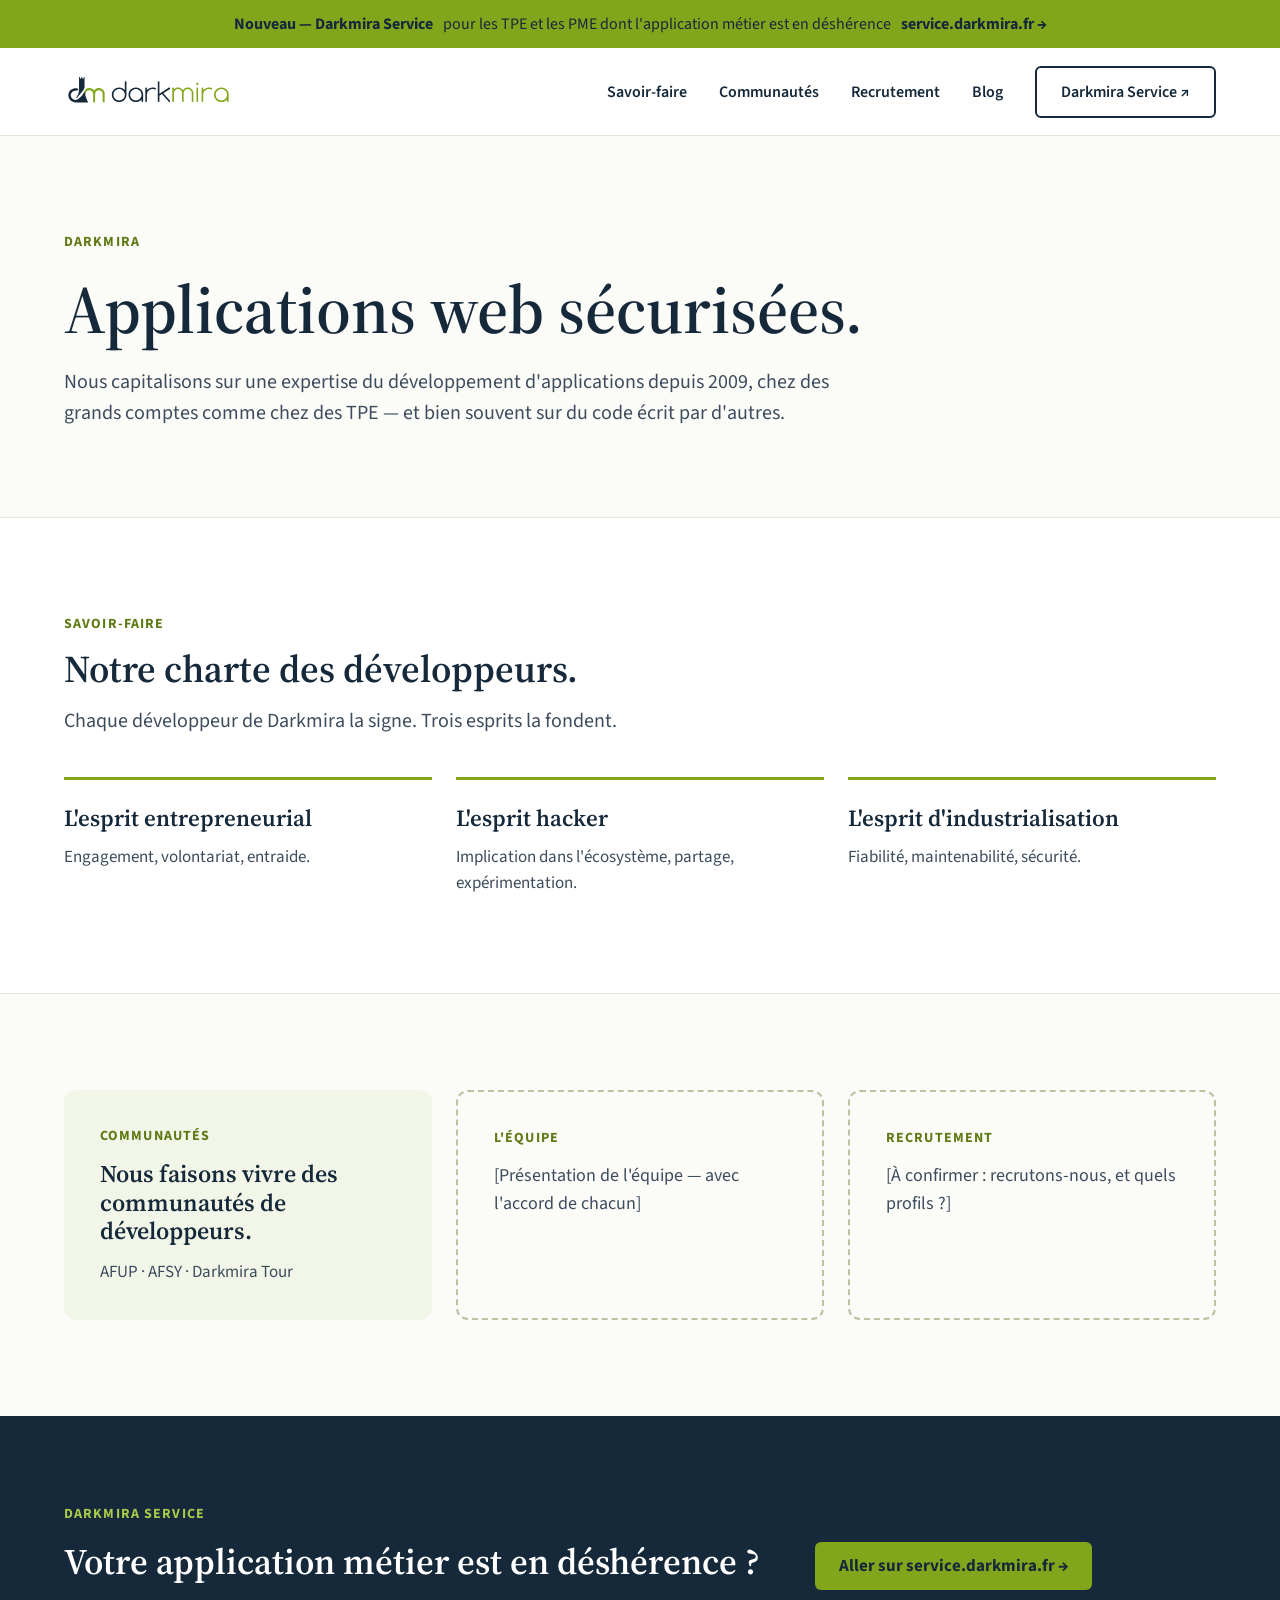
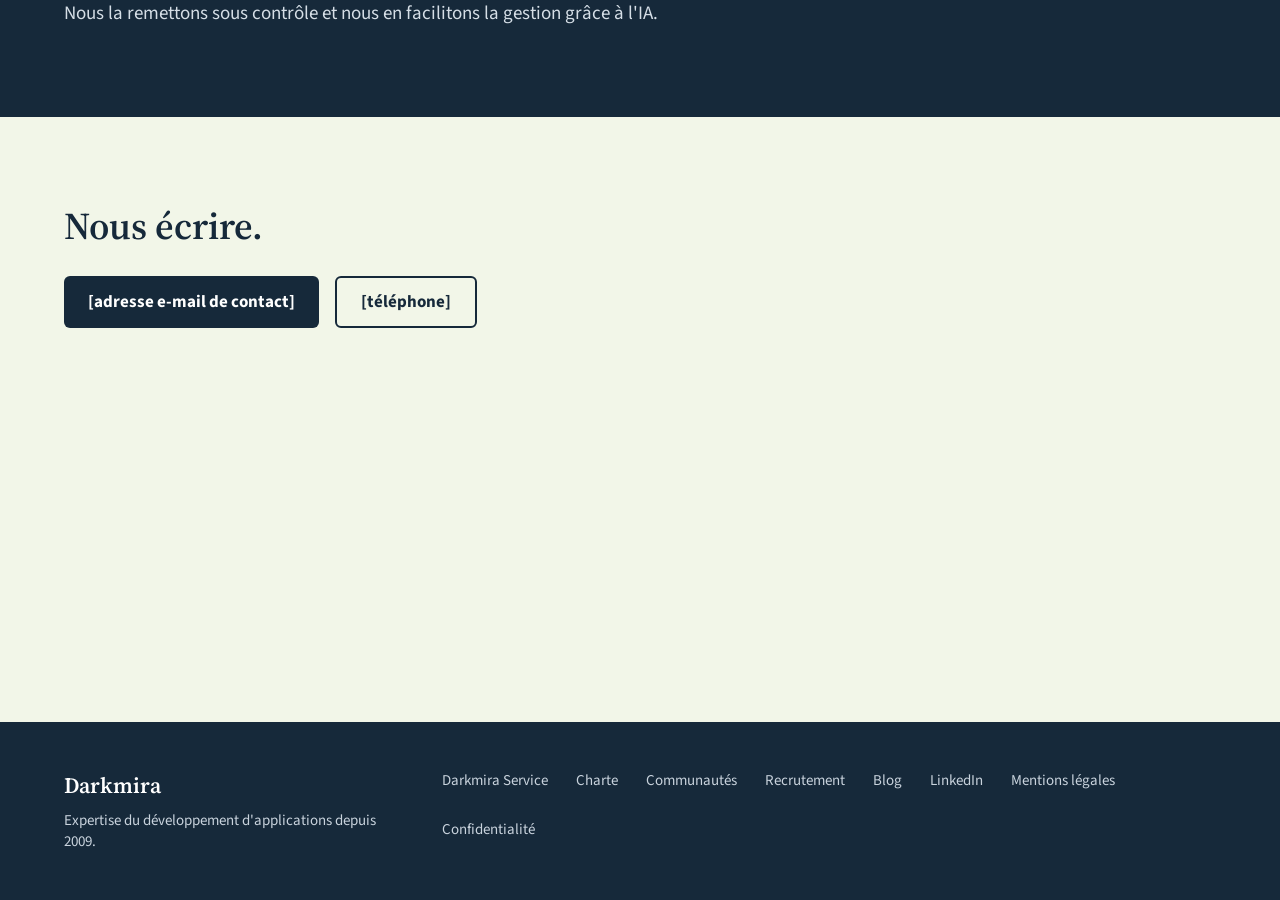
==== index.html @ a410c48c "Site Darkmira" ====
<!doctype html>
<html lang="fr">
<head>
<meta charset="utf-8">
<title>Darkmira</title>
<link rel="stylesheet" href="https://fonts.googleapis.com/css2?family=Source+Sans+3:wght@400;600;700&amp;family=Source+Serif+4:opsz,wght@8..60,500;8..60,600&amp;display=swap">
<style>
body{margin:0;font-family:'Source Sans 3',sans-serif;color:#16293A;background:#FBFBF8}
a{color:#5F7A14}a:hover{color:#16293A}
.serif{font-family:'Source Serif 4',Georgia,serif}
.nav a{color:#16293A;text-decoration:none;font-size:16px;font-weight:600}
.nav a:hover{color:#5F7A14}
.kicker{font-size:14px;font-weight:700;letter-spacing:0.08em;text-transform:uppercase;color:#5F7A14}
.h2{margin:0;font-family:'Source Serif 4',Georgia,serif;font-size:38px;font-weight:600;line-height:1.15}
.lead{margin:0;font-size:20px;line-height:1.55;color:#3D4C5C}
.btn{display:inline-flex;align-items:center;justify-content:center;min-height:48px;padding:0 24px;border-radius:6px;font-weight:700;font-size:17px;text-decoration:none}
.foot a{color:#C9D3DD;text-decoration:none;font-size:15px}
.foot a:hover{color:#FFFFFF}
</style>
</head>
<body>
<div style="width: 1280px; height: 2500px; display: flex; flex-direction: column; background: #FBFBF8; overflow: hidden">

<a href="https://service.darkmira.fr/" style="min-height: 48px; box-sizing: border-box; padding: 12px 64px; background: #81A61B; color: #16293A; text-decoration: none; font-size: 16px; display: flex; gap: 10px; align-items: center; justify-content: center"><strong>Nouveau — Darkmira Service</strong><span>pour les TPE et les PME dont l'application métier est en déshérence</span><strong>service.darkmira.fr →</strong></a>

<header style="height: 88px; box-sizing: border-box; padding: 0 64px; display: flex; align-items: center; justify-content: space-between; border-bottom: 1px solid #E3E8D8; background: #FFFFFF">
<a href="index.html" aria-label="Darkmira — accueil" style="display: flex; color: #16293A">
<svg viewBox="0 0 735.1 173.5" width="170" height="40" aria-hidden="true"><path fill="currentColor" d="M67.9,28.1c1.5,0.4,4.7,0.4,6.2,0v-6.5H78v6.5c1.5,0.4,4.7,0.4,6.2,0v-6.5h3.8v22.6c0,7.4,0,16.8,0,22.3c0,4-2.8,7.7-4.8,11c-5.9,9.7-18.4,24.4-20.4,26.4c-2,2-4.3,4.3-4.3,4.3s-4.8,4.8-8.6,5.8c8-8.9,14.1-22,14.2-39.1c0.1-16.8-0.1-35.8,0-53.3h3.8V28.1z"></path><path fill="#81A61B" d="M88.1,83.1c3-7.8,9.2-12.5,19-13.4c1.1-0.1,3.6,0,3.6,0c7.1,0.4,13.6,4.3,19,10.6c4.1-6,10.5-9.7,19.7-10.6c1.3-0.1,2.4,0,2.4,0c14.5,1.6,23.4,12.3,23.3,23.8c0,1.7,0,35.5,0,35.5c-1,3.8-8.5,3.8-8.6-0.7c-0.2-11.5,0.3-23.7-0.2-34.8c-0.7-8.9-5.8-13.1-14.2-14.6c-1.4-0.2-3.7-0.2-4.8,0c-7.6,1.4-12,6.4-13.2,14.4c-0.6,11-0.1,23.1-0.2,34.6c0.2,5-7.8,5.2-8.6,1V98c0-11.1-4.4-17.8-14.2-19.2c-2.3-0.2-2.6-0.2-4.6,0c-11.9,1.4-14.7,11.8-14.2,25.7C90.5,97.6,88.9,90.7,88.1,83.1"></path><path fill="currentColor" d="M88.1,83c0.9,7.6,2.4,14.6,4.1,21.4c2.8,10.3,6.8,19.3,11.8,27.4h-12H49.4c-9.6-0.2-16.4-3.7-21.4-7.9c-5-4.2-10.4-13.8-10.3-23c-0.2-13.3,9-22.1,10.8-23.5c3.9-3.2,10-6.8,18.7-7.4c0,0,1.5-0.1,2.9,0c4.5,0.5,10.5,0.9,10.6,5.8c0,2.8-2.3,4.8-6.2,4.8c-3,0-1.9,0-7,0.2c-12.7,0.6-20.1,10.8-19,22.6c1,10.3,11.3,20.9,25.2,17.3c6.1-1.6,16.7-11.7,17.8-13C78.4,100.7,83.2,91.9,88.1,83"></path><path fill="currentColor" d="M262.7,43.4c0-1,0.3-1.8,1-2.5c0.7-0.7,1.5-1,2.5-1s1.8,0.3,2.5,1s1,1.5,1,2.5v55.3c0,8.7-3.1,16.2-9.3,22.4c-6.2,6.2-13.7,9.3-22.4,9.3s-16.2-3.1-22.4-9.3c-6.2-6.2-9.3-13.7-9.3-22.4c0-8.7,3.1-16.2,9.3-22.4c6.2-6.2,13.6-9.3,22.4-9.3s16.2,3.1,22.4,9.3l2.2,2.2V43.4z M262.7,98.8c0-6.8-2.4-12.6-7.2-17.4c-4.8-4.8-10.6-7.2-17.4-7.2s-12.6,2.4-17.4,7.2c-4.8,4.8-7.2,10.6-7.2,17.4s2.4,12.6,7.2,17.4c4.8,4.8,10.6,7.2,17.4,7.2s12.6-2.4,17.4-7.2C260.3,111.4,262.7,105.6,262.7,98.8z"></path><path fill="currentColor" d="M335.1,119c-7.6,7.7-15.8,11.5-24.6,11.5c-8.7,0-16.2-3.1-22.4-9.3c-6.2-6.2-9.3-13.7-9.3-22.4c0-8.7,3.1-16.2,9.3-22.4c6.2-6.2,13.6-9.3,22.4-9.3s16.2,3.1,22.4,9.3c6.2,6.2,9.3,13.7,9.3,22.4v28.2c0,1-0.3,1.8-1,2.5s-1.5,1-2.5,1s-1.8-0.3-2.5-1c-0.7-0.7-1-1.5-1-2.5V119z M310.5,74.1c-6.8,0-12.6,2.4-17.4,7.2c-4.8,4.8-7.2,10.6-7.2,17.4s2.4,12.6,7.2,17.4c4.8,4.8,10.6,7.2,17.4,7.2s12.6-2.4,17.4-7.2c4.8-4.8,7.2-10.6,7.2-17.4c0-6.8-2.4-12.6-7.2-17.4C323.1,76.5,317.2,74.1,310.5,74.1z"></path><path fill="currentColor" d="M351.4,70.6c0-1,0.3-1.8,1-2.5s1.5-1,2.5-1s1.8,0.3,2.5,1s1,1.5,1,2.5v8c7.7-7.7,15.9-11.5,24.7-11.5c4.7,0,8.7,0.7,12.1,2.2c0.6,0.2,1.2,0.6,1.6,1.1c0.6,0.6,1,1.5,1,2.5c0,1-0.3,1.8-1,2.5s-1.5,1-2.5,1c-0.6,0-1.1-0.1-1.6-0.3c-2.6-1.3-5.8-1.9-9.6-1.9c-6.8,0-12.6,2.4-17.4,7.2c-4.8,4.8-7.2,10.6-7.2,17.4v28.2c0,1-0.3,1.8-1,2.5s-1.5,1-2.5,1s-1.8-0.3-2.5-1s-1-1.5-1-2.5V70.6z"></path><path fill="currentColor" d="M412.6,94.6l41.5-27c0.5-0.3,1.2-0.5,1.9-0.5c1,0,1.8,0.3,2.5,1s1,1.5,1,2.5c0,1.2-0.4,2.1-1.1,2.7L429.7,92l28.8,32.5c0.6,0.7,1,1.5,1,2.5c0,1-0.3,1.8-1,2.5s-1.5,1-2.5,1c-1,0-1.8-0.4-2.5-1.1l-29.8-33.5l-11,7.2v23.9c0,1-0.3,1.8-1,2.5c-0.7,0.7-1.5,1-2.5,1s-1.8-0.3-2.5-1c-0.7-0.7-1-1.5-1-2.5V43.3c0-1,0.3-1.8,1-2.5c0.7-0.7,1.5-1,2.5-1s1.8,0.3,2.5,1c0.7,0.7,1,1.5,1,2.5V94.6z"></path><path fill="#81A61B" d="M475.6,126.9c0,1-0.3,1.8-1,2.5s-1.5,1-2.5,1c-1,0-1.8-0.3-2.5-1c-0.7-0.7-1-1.5-1-2.5V70.6c0-1,0.3-1.8,1-2.5c0.7-0.7,1.5-1,2.5-1c1,0,1.8,0.3,2.5,1s1,1.5,1,2.5v3.8c5.7-4.9,11.6-7.3,17.6-7.3c6.8,0,12.6,2.4,17.4,7.2c1.2,1.2,2.4,2.7,3.7,4.4c1.3-1.7,2.5-3.2,3.7-4.4c4.8-4.8,10.6-7.2,17.4-7.2s12.6,2.4,17.4,7.2c4.8,4.8,7.2,10.6,7.2,17.4v35.2c0,1-0.3,1.8-1,2.5s-1.5,1-2.5,1s-1.8-0.3-2.5-1s-1-1.5-1-2.5V91.7c0-4.9-1.7-9-5.2-12.4c-3.5-3.5-7.6-5.2-12.4-5.2c-4.8,0-9,1.7-12.4,5.2c-3.4,3.4-5.1,7.6-5.1,12.4v35.2c0,1-0.3,1.8-1,2.5s-1.5,1-2.5,1s-1.8-0.3-2.5-1s-1-1.5-1-2.5V91.7c0-4.9-1.7-9-5.1-12.4c-3.5-3.5-7.6-5.2-12.4-5.2c-4.8,0-9,1.7-12.4,5.2c-3.4,3.4-5.1,7.6-5.1,12.4V126.9z"></path><path fill="#81A61B" d="M581.7,51.8c0,1.3-0.5,2.4-1.4,3.3c-0.9,0.9-2,1.4-3.3,1.4c-1.3,0-2.4-0.5-3.3-1.4c-0.9-0.9-1.4-2-1.4-3.3c0-1.3,0.5-2.4,1.4-3.3c0.9-0.9,2-1.4,3.3-1.4c1.3,0,2.4,0.5,3.3,1.4C581.2,49.4,581.7,50.5,581.7,51.8z M573.5,70.6c0-1,0.3-1.8,1-2.5c0.7-0.7,1.5-1,2.5-1c1,0,1.8,0.3,2.5,1c0.7,0.7,1,1.5,1,2.5v56.3c0,1-0.3,1.8-1,2.5c-0.7,0.7-1.5,1-2.5,1c-1,0-1.8-0.3-2.5-1c-0.7-0.7-1-1.5-1-2.5V70.6z"></path><path fill="#81A61B" d="M595.7,70.6c0-1,0.3-1.8,1-2.5s1.5-1,2.5-1s1.8,0.3,2.5,1s1,1.5,1,2.5v8c7.7-7.7,15.9-11.5,24.7-11.5c4.7,0,8.7,0.7,12.1,2.2c0.6,0.2,1.2,0.6,1.6,1.1c0.6,0.6,1,1.5,1,2.5c0,1-0.3,1.8-1,2.5s-1.5,1-2.5,1c-0.6,0-1.1-0.1-1.6-0.3c-2.6-1.3-5.8-1.9-9.6-1.9c-6.8,0-12.6,2.4-17.4,7.2c-4.8,4.8-7.2,10.6-7.2,17.4v28.2c0,1-0.3,1.8-1,2.5s-1.5,1-2.5,1s-1.8-0.3-2.5-1s-1-1.5-1-2.5V70.6z"></path><path fill="#81A61B" d="M706.1,119c-7.6,7.7-15.8,11.5-24.6,11.5c-8.7,0-16.2-3.1-22.4-9.3c-6.2-6.2-9.3-13.7-9.3-22.4c0-8.7,3.1-16.2,9.3-22.4c6.2-6.2,13.6-9.3,22.4-9.3s16.2,3.1,22.4,9.3c6.2,6.2,9.3,13.7,9.3,22.4v28.2c0,1-0.3,1.8-1,2.5s-1.5,1-2.5,1s-1.8-0.3-2.5-1c-0.7-0.7-1-1.5-1-2.5V119z M681.5,74.1c-6.8,0-12.6,2.4-17.4,7.2c-4.8,4.8-7.2,10.6-7.2,17.4s2.4,12.6,7.2,17.4c4.8,4.8,10.6,7.2,17.4,7.2s12.6-2.4,17.4-7.2c4.8-4.8,7.2-10.6,7.2-17.4c0-6.8-2.4-12.6-7.2-17.4C694.1,76.5,688.3,74.1,681.5,74.1z"></path></svg>
</a>
<nav class="nav" style="display: flex; align-items: center; gap: 32px">
<a href="#savoir-faire">Savoir-faire</a>
<a href="#communautes">Communautés</a>
<a href="#recrutement">Recrutement</a>
<a href="#">Blog</a>
<a class="btn" href="https://service.darkmira.fr/" style="border: 2px solid #16293A; color: #16293A">Darkmira Service ↗</a>
</nav>
</header>

<section style="padding: 96px 64px 88px; display: flex; flex-direction: column; gap: 22px">
<div class="kicker">Darkmira</div>
<h1 class="serif" style="margin: 0; font-size: 68px; font-weight: 600; line-height: 1.05; max-width: 900px">Applications web sécurisées.</h1>
<p class="lead" style="max-width: 820px">Nous capitalisons sur une expertise du développement d'applications depuis 2009, chez des grands comptes comme chez des TPE — et bien souvent sur du code écrit par d'autres.</p>
</section>

<section id="savoir-faire" style="padding: 96px 64px; background: #FFFFFF; border-top: 1px solid #E3E8D8; border-bottom: 1px solid #E3E8D8; display: flex; flex-direction: column; gap: 40px">
<div style="display: flex; flex-direction: column; gap: 14px; max-width: 760px">
<div class="kicker">Savoir-faire</div>
<h2 class="h2">Notre charte des développeurs.</h2>
<p class="lead">Chaque développeur de Darkmira la signe. Trois esprits la fondent.</p>
</div>
<div style="display: grid; grid-template-columns: repeat(3, minmax(0, 1fr)); gap: 24px">
<div style="border-top: 3px solid #81A61B; padding-top: 22px; display: flex; flex-direction: column; gap: 10px">
<div class="serif" style="font-size: 23px; font-weight: 600">L'esprit entrepreneurial</div>
<p style="margin: 0; font-size: 17px; line-height: 1.55; color: #3D4C5C">Engagement, volontariat, entraide.</p>
</div>
<div style="border-top: 3px solid #81A61B; padding-top: 22px; display: flex; flex-direction: column; gap: 10px">
<div class="serif" style="font-size: 23px; font-weight: 600">L'esprit hacker</div>
<p style="margin: 0; font-size: 17px; line-height: 1.55; color: #3D4C5C">Implication dans l'écosystème, partage, expérimentation.</p>
</div>
<div style="border-top: 3px solid #81A61B; padding-top: 22px; display: flex; flex-direction: column; gap: 10px">
<div class="serif" style="font-size: 23px; font-weight: 600">L'esprit d'industrialisation</div>
<p style="margin: 0; font-size: 17px; line-height: 1.55; color: #3D4C5C">Fiabilité, maintenabilité, sécurité.</p>
</div>
</div>
</section>

<section style="padding: 96px 64px; display: grid; grid-template-columns: repeat(3, minmax(0, 1fr)); gap: 24px">
<div id="communautes" style="background: #F2F6E8; border-radius: 12px; padding: 36px; display: flex; flex-direction: column; gap: 14px">
<div class="kicker">Communautés</div>
<div class="serif" style="font-size: 24px; font-weight: 600; line-height: 1.2">Nous faisons vivre des communautés de développeurs.</div>
<p style="margin: 0; font-size: 17px; color: #3D4C5C">AFUP · AFSY · Darkmira Tour</p>
</div>
<div style="border: 2px dashed #B8C4A0; border-radius: 12px; padding: 36px; display: flex; flex-direction: column; gap: 14px">
<div class="kicker">L'équipe</div>
<p style="margin: 0; font-size: 18px; line-height: 1.55; color: #3D4C5C">[Présentation de l'équipe — avec l'accord de chacun]</p>
</div>
<div id="recrutement" style="border: 2px dashed #B8C4A0; border-radius: 12px; padding: 36px; display: flex; flex-direction: column; gap: 14px">
<div class="kicker">Recrutement</div>
<p style="margin: 0; font-size: 18px; line-height: 1.55; color: #3D4C5C">[À confirmer : recrutons-nous, et quels profils ?]</p>
</div>
</section>

<section style="padding: 88px 64px; background: #16293A; color: #FFFFFF; display: grid; grid-template-columns: 7fr 4fr; gap: 48px; align-items: center">
<div style="display: flex; flex-direction: column; gap: 16px">
<div style="font-size: 14px; font-weight: 700; letter-spacing: 0.08em; text-transform: uppercase; color: #A9C94A">Darkmira Service</div>
<p class="serif" style="margin: 0; font-size: 36px; font-weight: 600; line-height: 1.2">Votre application métier est en déshérence ?</p>
<p style="margin: 0; font-size: 19px; line-height: 1.55; color: #D5DEE6">Nous la remettons sous contrôle et nous en facilitons la gestion grâce à l'IA.</p>
</div>
<div><a class="btn" href="https://service.darkmira.fr/" style="background: #81A61B; color: #16293A">Aller sur service.darkmira.fr →</a></div>
</section>

<section id="contact" style="flex-grow: 1; padding: 88px 64px; background: #F2F6E8; display: flex; flex-direction: column; gap: 20px">
<h2 class="h2">Nous écrire.</h2>
<div style="display: flex; gap: 16px; padding-top: 8px">
<a class="btn" href="#" style="background: #16293A; color: #FFFFFF">[adresse e-mail de contact]</a>
<a class="btn" href="#" style="border: 2px solid #16293A; color: #16293A">[téléphone]</a>
</div>
</section>

<footer class="foot" style="padding: 48px 64px; background: #16293A; color: #C9D3DD; display: flex; justify-content: space-between; align-items: flex-start; gap: 40px">
<div style="display: flex; flex-direction: column; gap: 10px">
<div class="serif" style="font-size: 22px; font-weight: 600; color: #FFFFFF">Darkmira</div>
<div style="font-size: 15px">Expertise du développement d'applications depuis 2009.</div>
</div>
<div style="display: flex; gap: 28px; flex-wrap: wrap">
<a href="https://service.darkmira.fr/">Darkmira Service</a>
<a href="#savoir-faire">Charte</a>
<a href="#communautes">Communautés</a>
<a href="#recrutement">Recrutement</a>
<a href="#">Blog</a>
<a href="#">LinkedIn</a>
<a href="#">Mentions légales</a>
<a href="#">Confidentialité</a>
</div>
</footer>

</div>
</body>
</html>
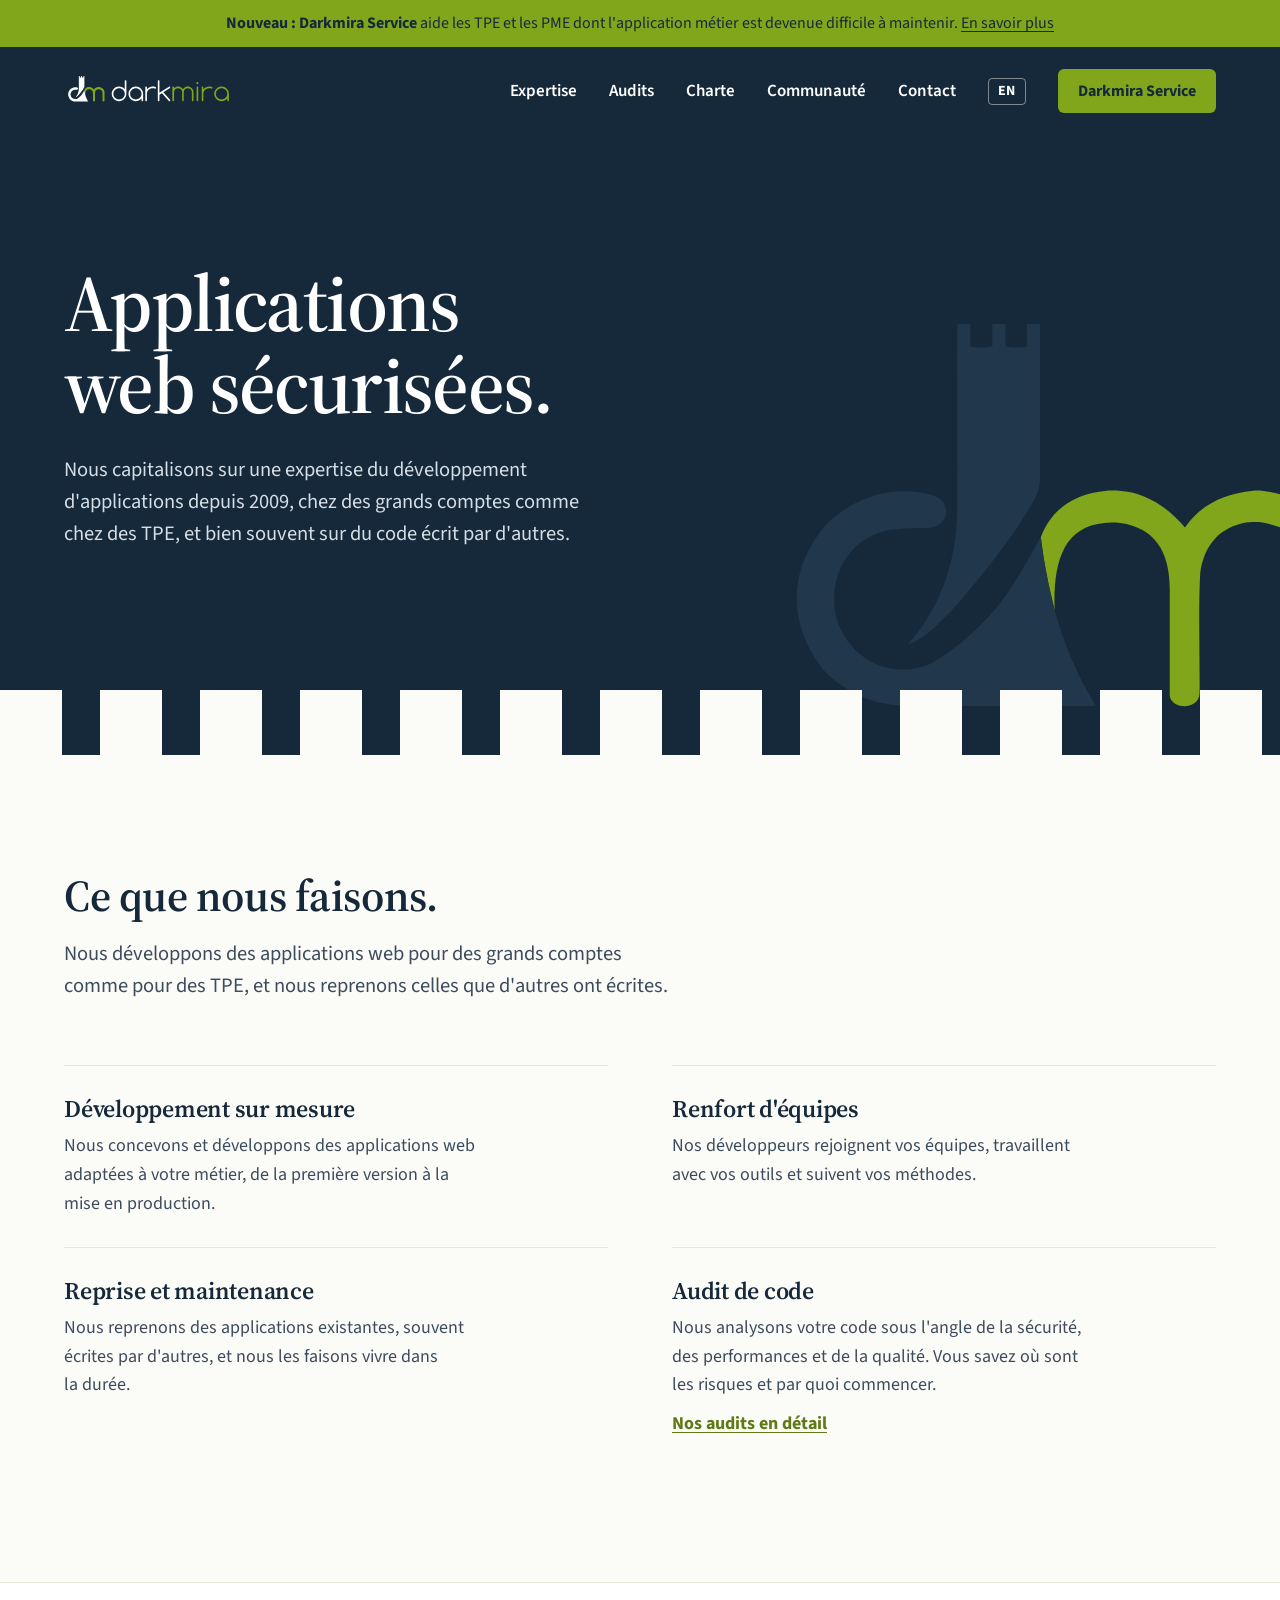
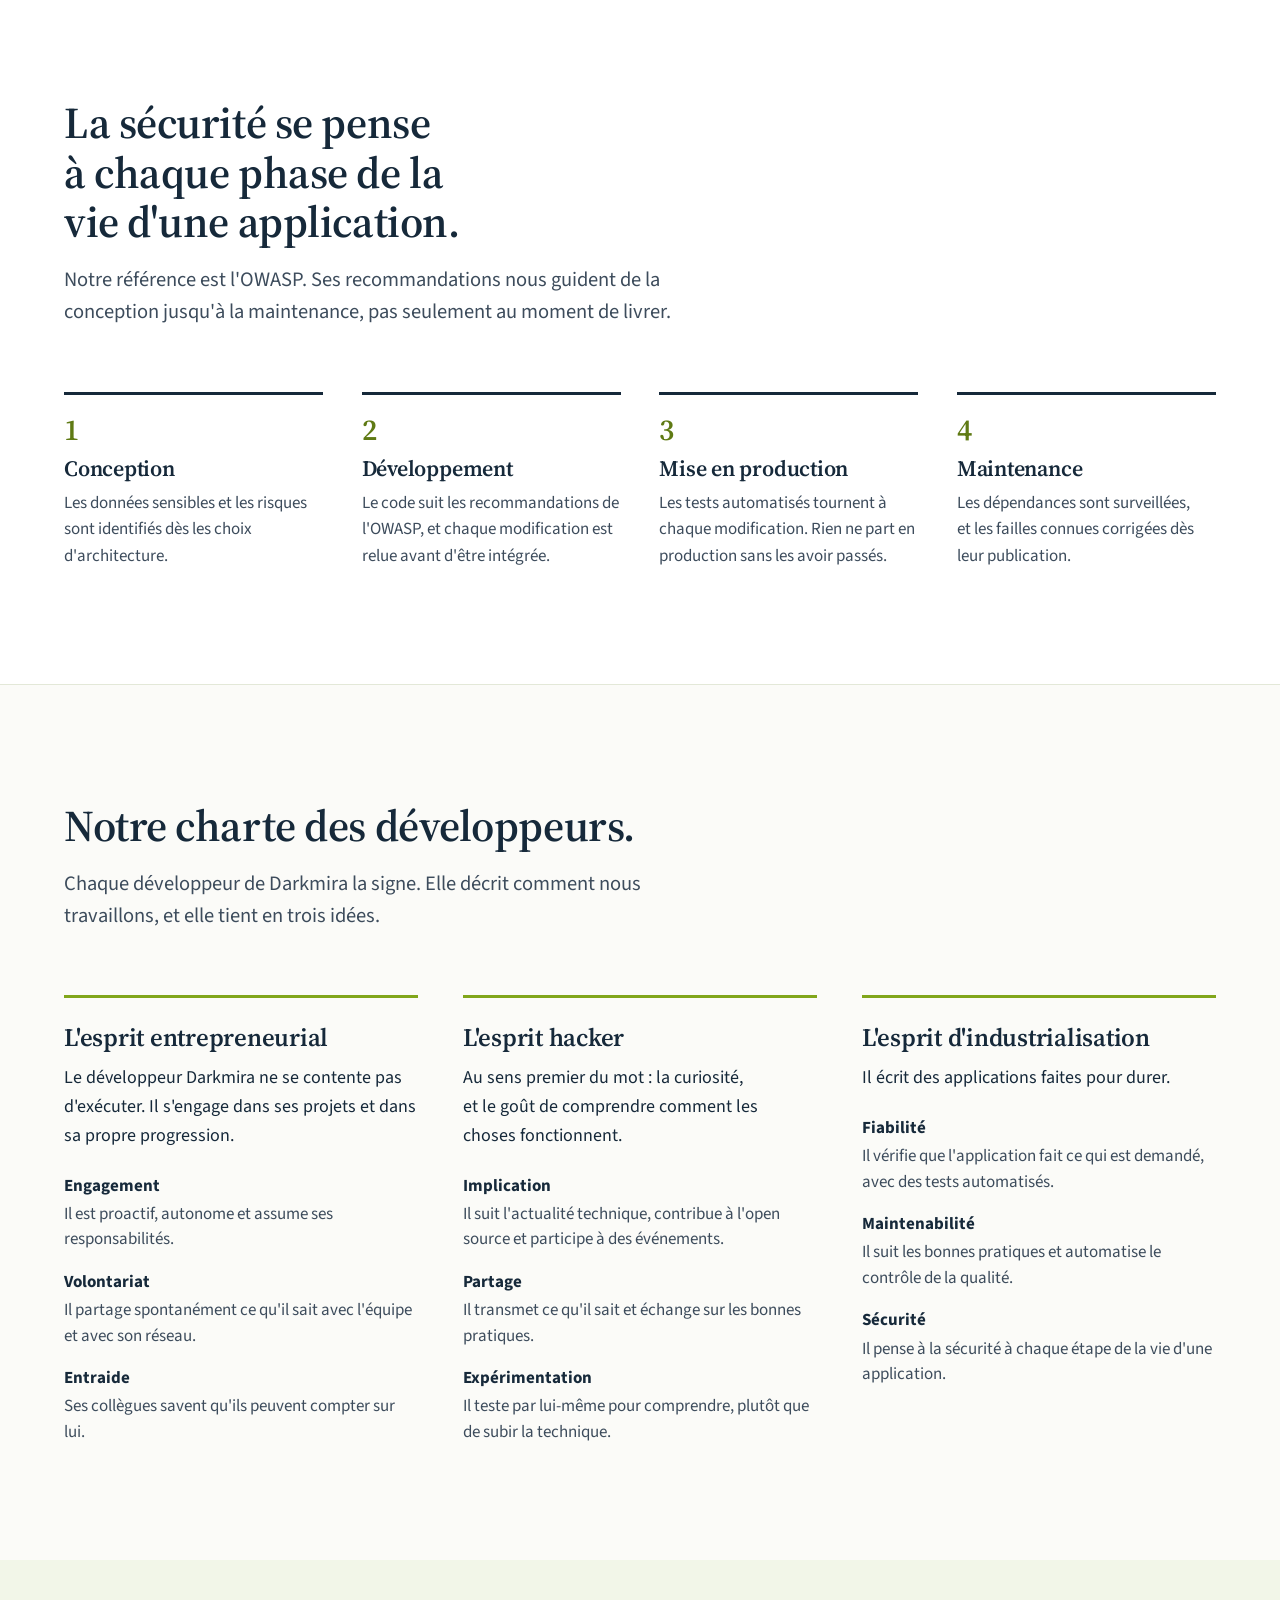
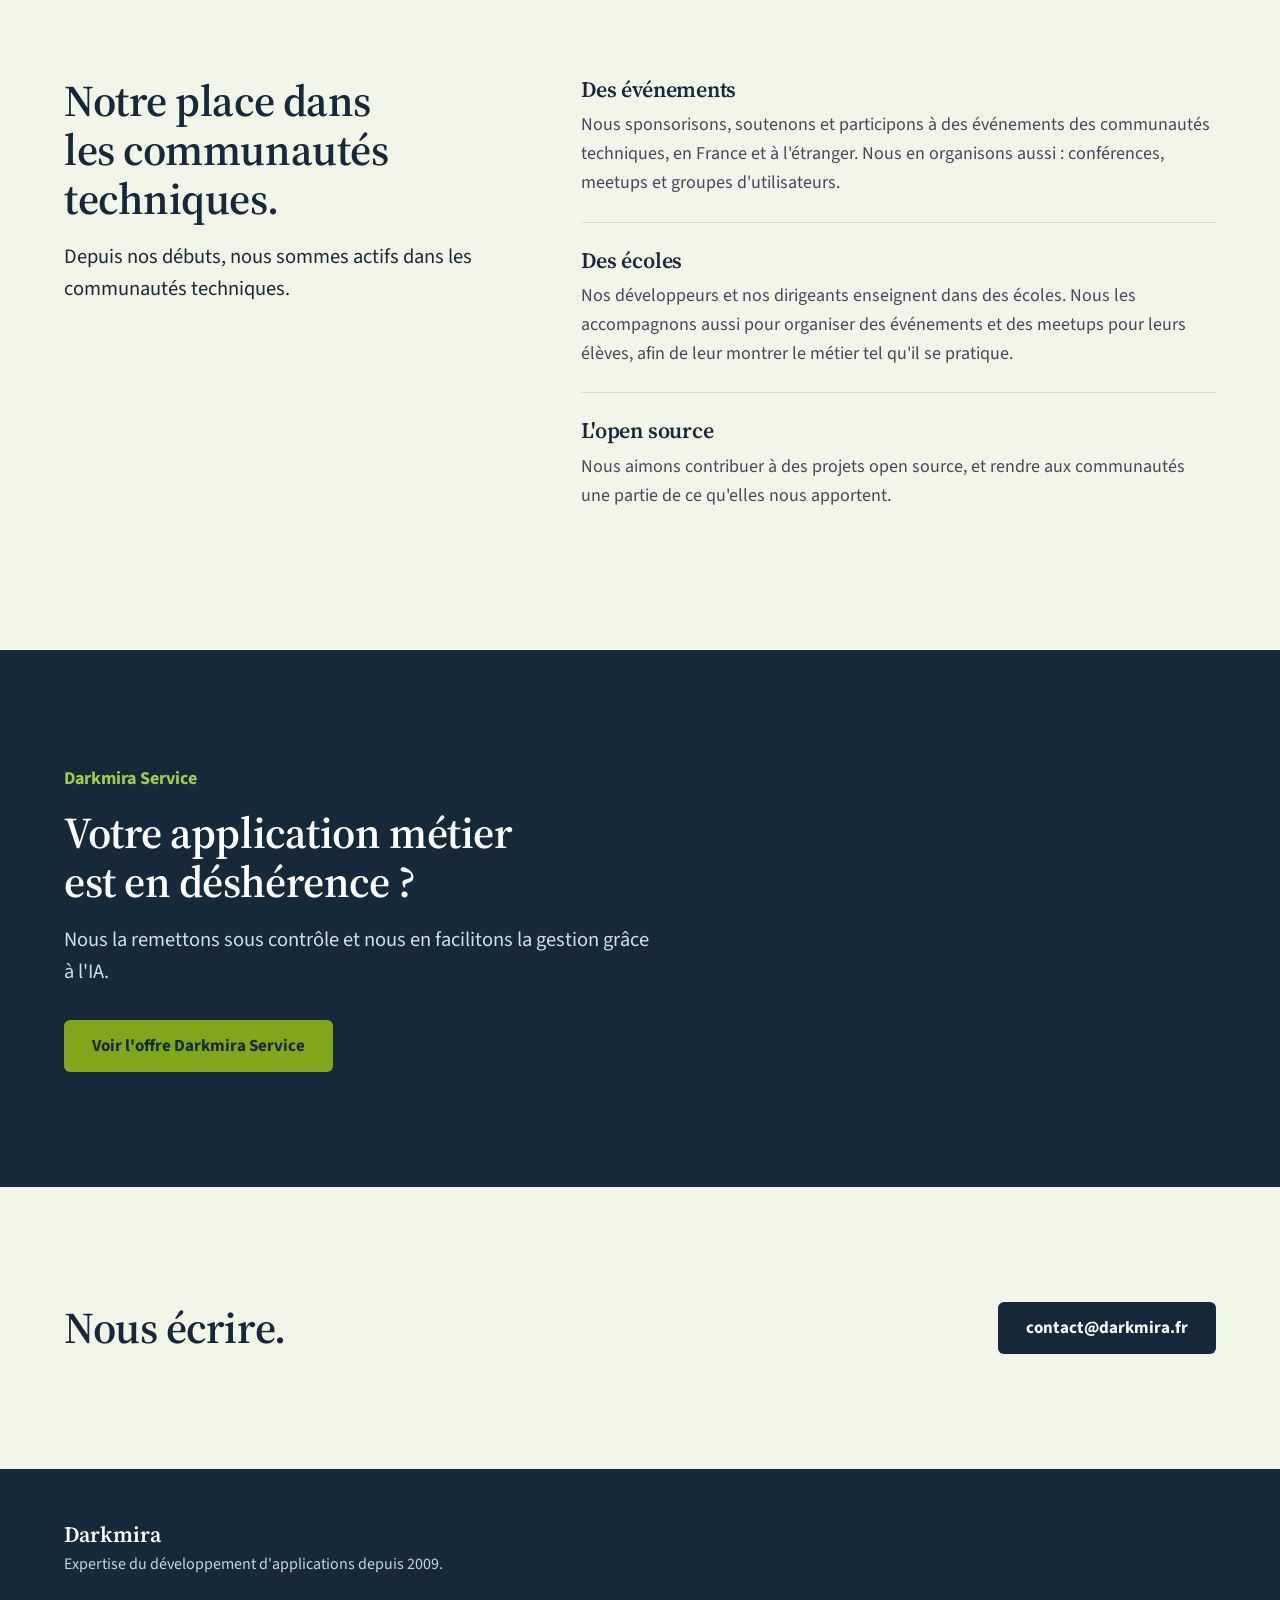
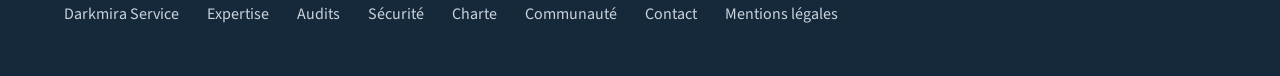
==== commit b1850379: "Version anglaise (#5)" ====
--- a/index.html
+++ b/index.html
@@ -2,118 +2,202 @@
 <html lang="fr">
 <head>
 <meta charset="utf-8">
-<title>Darkmira</title>
+<title>Darkmira, applications web sécurisées</title>
+<meta name="description" content="Darkmira : expertise du développement d'applications web sécurisées depuis 2009, chez des grands comptes comme chez des TPE.">
+<meta name="viewport" content="width=device-width, initial-scale=1">
+<link rel="alternate" hreflang="fr" href="https://darkmira.fr/">
+<link rel="alternate" hreflang="en" href="https://darkmira.fr/en/">
+<link rel="alternate" hreflang="x-default" href="https://darkmira.fr/">
+<meta name="theme-color" content="#16293A">
+<link rel="icon" type="image/png" sizes="32x32" href="/assets/favicon/favicon-32x32.png">
+<link rel="icon" type="image/png" sizes="16x16" href="/assets/favicon/favicon-16x16.png">
+<link rel="apple-touch-icon" href="/assets/favicon/apple-touch-icon.png">
+<link rel="preconnect" href="https://fonts.googleapis.com">
+<link rel="preconnect" href="https://fonts.gstatic.com" crossorigin>
 <link rel="stylesheet" href="https://fonts.googleapis.com/css2?family=Source+Sans+3:wght@400;600;700&amp;family=Source+Serif+4:opsz,wght@8..60,500;8..60,600&amp;display=swap">
-<style>
-body{margin:0;font-family:'Source Sans 3',sans-serif;color:#16293A;background:#FBFBF8}
-a{color:#5F7A14}a:hover{color:#16293A}
-.serif{font-family:'Source Serif 4',Georgia,serif}
-.nav a{color:#16293A;text-decoration:none;font-size:16px;font-weight:600}
-.nav a:hover{color:#5F7A14}
-.kicker{font-size:14px;font-weight:700;letter-spacing:0.08em;text-transform:uppercase;color:#5F7A14}
-.h2{margin:0;font-family:'Source Serif 4',Georgia,serif;font-size:38px;font-weight:600;line-height:1.15}
-.lead{margin:0;font-size:20px;line-height:1.55;color:#3D4C5C}
-.btn{display:inline-flex;align-items:center;justify-content:center;min-height:48px;padding:0 24px;border-radius:6px;font-weight:700;font-size:17px;text-decoration:none}
-.foot a{color:#C9D3DD;text-decoration:none;font-size:15px}
-.foot a:hover{color:#FFFFFF}
-</style>
+<link rel="stylesheet" href="/assets/css/site.css">
 </head>
 <body>
-<div style="width: 1280px; height: 2500px; display: flex; flex-direction: column; background: #FBFBF8; overflow: hidden">
-
-<a href="https://service.darkmira.fr/" style="min-height: 48px; box-sizing: border-box; padding: 12px 64px; background: #81A61B; color: #16293A; text-decoration: none; font-size: 16px; display: flex; gap: 10px; align-items: center; justify-content: center"><strong>Nouveau — Darkmira Service</strong><span>pour les TPE et les PME dont l'application métier est en déshérence</span><strong>service.darkmira.fr →</strong></a>
-
-<header style="height: 88px; box-sizing: border-box; padding: 0 64px; display: flex; align-items: center; justify-content: space-between; border-bottom: 1px solid #E3E8D8; background: #FFFFFF">
-<a href="index.html" aria-label="Darkmira — accueil" style="display: flex; color: #16293A">
-<svg viewBox="0 0 735.1 173.5" width="170" height="40" aria-hidden="true"><path fill="currentColor" d="M67.9,28.1c1.5,0.4,4.7,0.4,6.2,0v-6.5H78v6.5c1.5,0.4,4.7,0.4,6.2,0v-6.5h3.8v22.6c0,7.4,0,16.8,0,22.3c0,4-2.8,7.7-4.8,11c-5.9,9.7-18.4,24.4-20.4,26.4c-2,2-4.3,4.3-4.3,4.3s-4.8,4.8-8.6,5.8c8-8.9,14.1-22,14.2-39.1c0.1-16.8-0.1-35.8,0-53.3h3.8V28.1z"></path><path fill="#81A61B" d="M88.1,83.1c3-7.8,9.2-12.5,19-13.4c1.1-0.1,3.6,0,3.6,0c7.1,0.4,13.6,4.3,19,10.6c4.1-6,10.5-9.7,19.7-10.6c1.3-0.1,2.4,0,2.4,0c14.5,1.6,23.4,12.3,23.3,23.8c0,1.7,0,35.5,0,35.5c-1,3.8-8.5,3.8-8.6-0.7c-0.2-11.5,0.3-23.7-0.2-34.8c-0.7-8.9-5.8-13.1-14.2-14.6c-1.4-0.2-3.7-0.2-4.8,0c-7.6,1.4-12,6.4-13.2,14.4c-0.6,11-0.1,23.1-0.2,34.6c0.2,5-7.8,5.2-8.6,1V98c0-11.1-4.4-17.8-14.2-19.2c-2.3-0.2-2.6-0.2-4.6,0c-11.9,1.4-14.7,11.8-14.2,25.7C90.5,97.6,88.9,90.7,88.1,83.1"></path><path fill="currentColor" d="M88.1,83c0.9,7.6,2.4,14.6,4.1,21.4c2.8,10.3,6.8,19.3,11.8,27.4h-12H49.4c-9.6-0.2-16.4-3.7-21.4-7.9c-5-4.2-10.4-13.8-10.3-23c-0.2-13.3,9-22.1,10.8-23.5c3.9-3.2,10-6.8,18.7-7.4c0,0,1.5-0.1,2.9,0c4.5,0.5,10.5,0.9,10.6,5.8c0,2.8-2.3,4.8-6.2,4.8c-3,0-1.9,0-7,0.2c-12.7,0.6-20.1,10.8-19,22.6c1,10.3,11.3,20.9,25.2,17.3c6.1-1.6,16.7-11.7,17.8-13C78.4,100.7,83.2,91.9,88.1,83"></path><path fill="currentColor" d="M262.7,43.4c0-1,0.3-1.8,1-2.5c0.7-0.7,1.5-1,2.5-1s1.8,0.3,2.5,1s1,1.5,1,2.5v55.3c0,8.7-3.1,16.2-9.3,22.4c-6.2,6.2-13.7,9.3-22.4,9.3s-16.2-3.1-22.4-9.3c-6.2-6.2-9.3-13.7-9.3-22.4c0-8.7,3.1-16.2,9.3-22.4c6.2-6.2,13.6-9.3,22.4-9.3s16.2,3.1,22.4,9.3l2.2,2.2V43.4z M262.7,98.8c0-6.8-2.4-12.6-7.2-17.4c-4.8-4.8-10.6-7.2-17.4-7.2s-12.6,2.4-17.4,7.2c-4.8,4.8-7.2,10.6-7.2,17.4s2.4,12.6,7.2,17.4c4.8,4.8,10.6,7.2,17.4,7.2s12.6-2.4,17.4-7.2C260.3,111.4,262.7,105.6,262.7,98.8z"></path><path fill="currentColor" d="M335.1,119c-7.6,7.7-15.8,11.5-24.6,11.5c-8.7,0-16.2-3.1-22.4-9.3c-6.2-6.2-9.3-13.7-9.3-22.4c0-8.7,3.1-16.2,9.3-22.4c6.2-6.2,13.6-9.3,22.4-9.3s16.2,3.1,22.4,9.3c6.2,6.2,9.3,13.7,9.3,22.4v28.2c0,1-0.3,1.8-1,2.5s-1.5,1-2.5,1s-1.8-0.3-2.5-1c-0.7-0.7-1-1.5-1-2.5V119z M310.5,74.1c-6.8,0-12.6,2.4-17.4,7.2c-4.8,4.8-7.2,10.6-7.2,17.4s2.4,12.6,7.2,17.4c4.8,4.8,10.6,7.2,17.4,7.2s12.6-2.4,17.4-7.2c4.8-4.8,7.2-10.6,7.2-17.4c0-6.8-2.4-12.6-7.2-17.4C323.1,76.5,317.2,74.1,310.5,74.1z"></path><path fill="currentColor" d="M351.4,70.6c0-1,0.3-1.8,1-2.5s1.5-1,2.5-1s1.8,0.3,2.5,1s1,1.5,1,2.5v8c7.7-7.7,15.9-11.5,24.7-11.5c4.7,0,8.7,0.7,12.1,2.2c0.6,0.2,1.2,0.6,1.6,1.1c0.6,0.6,1,1.5,1,2.5c0,1-0.3,1.8-1,2.5s-1.5,1-2.5,1c-0.6,0-1.1-0.1-1.6-0.3c-2.6-1.3-5.8-1.9-9.6-1.9c-6.8,0-12.6,2.4-17.4,7.2c-4.8,4.8-7.2,10.6-7.2,17.4v28.2c0,1-0.3,1.8-1,2.5s-1.5,1-2.5,1s-1.8-0.3-2.5-1s-1-1.5-1-2.5V70.6z"></path><path fill="currentColor" d="M412.6,94.6l41.5-27c0.5-0.3,1.2-0.5,1.9-0.5c1,0,1.8,0.3,2.5,1s1,1.5,1,2.5c0,1.2-0.4,2.1-1.1,2.7L429.7,92l28.8,32.5c0.6,0.7,1,1.5,1,2.5c0,1-0.3,1.8-1,2.5s-1.5,1-2.5,1c-1,0-1.8-0.4-2.5-1.1l-29.8-33.5l-11,7.2v23.9c0,1-0.3,1.8-1,2.5c-0.7,0.7-1.5,1-2.5,1s-1.8-0.3-2.5-1c-0.7-0.7-1-1.5-1-2.5V43.3c0-1,0.3-1.8,1-2.5c0.7-0.7,1.5-1,2.5-1s1.8,0.3,2.5,1c0.7,0.7,1,1.5,1,2.5V94.6z"></path><path fill="#81A61B" d="M475.6,126.9c0,1-0.3,1.8-1,2.5s-1.5,1-2.5,1c-1,0-1.8-0.3-2.5-1c-0.7-0.7-1-1.5-1-2.5V70.6c0-1,0.3-1.8,1-2.5c0.7-0.7,1.5-1,2.5-1c1,0,1.8,0.3,2.5,1s1,1.5,1,2.5v3.8c5.7-4.9,11.6-7.3,17.6-7.3c6.8,0,12.6,2.4,17.4,7.2c1.2,1.2,2.4,2.7,3.7,4.4c1.3-1.7,2.5-3.2,3.7-4.4c4.8-4.8,10.6-7.2,17.4-7.2s12.6,2.4,17.4,7.2c4.8,4.8,7.2,10.6,7.2,17.4v35.2c0,1-0.3,1.8-1,2.5s-1.5,1-2.5,1s-1.8-0.3-2.5-1s-1-1.5-1-2.5V91.7c0-4.9-1.7-9-5.2-12.4c-3.5-3.5-7.6-5.2-12.4-5.2c-4.8,0-9,1.7-12.4,5.2c-3.4,3.4-5.1,7.6-5.1,12.4v35.2c0,1-0.3,1.8-1,2.5s-1.5,1-2.5,1s-1.8-0.3-2.5-1s-1-1.5-1-2.5V91.7c0-4.9-1.7-9-5.1-12.4c-3.5-3.5-7.6-5.2-12.4-5.2c-4.8,0-9,1.7-12.4,5.2c-3.4,3.4-5.1,7.6-5.1,12.4V126.9z"></path><path fill="#81A61B" d="M581.7,51.8c0,1.3-0.5,2.4-1.4,3.3c-0.9,0.9-2,1.4-3.3,1.4c-1.3,0-2.4-0.5-3.3-1.4c-0.9-0.9-1.4-2-1.4-3.3c0-1.3,0.5-2.4,1.4-3.3c0.9-0.9,2-1.4,3.3-1.4c1.3,0,2.4,0.5,3.3,1.4C581.2,49.4,581.7,50.5,581.7,51.8z M573.5,70.6c0-1,0.3-1.8,1-2.5c0.7-0.7,1.5-1,2.5-1c1,0,1.8,0.3,2.5,1c0.7,0.7,1,1.5,1,2.5v56.3c0,1-0.3,1.8-1,2.5c-0.7,0.7-1.5,1-2.5,1c-1,0-1.8-0.3-2.5-1c-0.7-0.7-1-1.5-1-2.5V70.6z"></path><path fill="#81A61B" d="M595.7,70.6c0-1,0.3-1.8,1-2.5s1.5-1,2.5-1s1.8,0.3,2.5,1s1,1.5,1,2.5v8c7.7-7.7,15.9-11.5,24.7-11.5c4.7,0,8.7,0.7,12.1,2.2c0.6,0.2,1.2,0.6,1.6,1.1c0.6,0.6,1,1.5,1,2.5c0,1-0.3,1.8-1,2.5s-1.5,1-2.5,1c-0.6,0-1.1-0.1-1.6-0.3c-2.6-1.3-5.8-1.9-9.6-1.9c-6.8,0-12.6,2.4-17.4,7.2c-4.8,4.8-7.2,10.6-7.2,17.4v28.2c0,1-0.3,1.8-1,2.5s-1.5,1-2.5,1s-1.8-0.3-2.5-1s-1-1.5-1-2.5V70.6z"></path><path fill="#81A61B" d="M706.1,119c-7.6,7.7-15.8,11.5-24.6,11.5c-8.7,0-16.2-3.1-22.4-9.3c-6.2-6.2-9.3-13.7-9.3-22.4c0-8.7,3.1-16.2,9.3-22.4c6.2-6.2,13.6-9.3,22.4-9.3s16.2,3.1,22.4,9.3c6.2,6.2,9.3,13.7,9.3,22.4v28.2c0,1-0.3,1.8-1,2.5s-1.5,1-2.5,1s-1.8-0.3-2.5-1c-0.7-0.7-1-1.5-1-2.5V119z M681.5,74.1c-6.8,0-12.6,2.4-17.4,7.2c-4.8,4.8-7.2,10.6-7.2,17.4s2.4,12.6,7.2,17.4c4.8,4.8,10.6,7.2,17.4,7.2s12.6-2.4,17.4-7.2c4.8-4.8,7.2-10.6,7.2-17.4c0-6.8-2.4-12.6-7.2-17.4C694.1,76.5,688.3,74.1,681.5,74.1z"></path></svg>
-</a>
-<nav class="nav" style="display: flex; align-items: center; gap: 32px">
-<a href="#savoir-faire">Savoir-faire</a>
-<a href="#communautes">Communautés</a>
-<a href="#recrutement">Recrutement</a>
-<a href="#">Blog</a>
-<a class="btn" href="https://service.darkmira.fr/" style="border: 2px solid #16293A; color: #16293A">Darkmira Service ↗</a>
-</nav>
-</header>
-
-<section style="padding: 96px 64px 88px; display: flex; flex-direction: column; gap: 22px">
-<div class="kicker">Darkmira</div>
-<h1 class="serif" style="margin: 0; font-size: 68px; font-weight: 600; line-height: 1.05; max-width: 900px">Applications web sécurisées.</h1>
-<p class="lead" style="max-width: 820px">Nous capitalisons sur une expertise du développement d'applications depuis 2009, chez des grands comptes comme chez des TPE — et bien souvent sur du code écrit par d'autres.</p>
-</section>
-
-<section id="savoir-faire" style="padding: 96px 64px; background: #FFFFFF; border-top: 1px solid #E3E8D8; border-bottom: 1px solid #E3E8D8; display: flex; flex-direction: column; gap: 40px">
-<div style="display: flex; flex-direction: column; gap: 14px; max-width: 760px">
-<div class="kicker">Savoir-faire</div>
-<h2 class="h2">Notre charte des développeurs.</h2>
-<p class="lead">Chaque développeur de Darkmira la signe. Trois esprits la fondent.</p>
+<a class="evitement" href="#contenu">Aller au contenu</a>
+
+<a class="bandeau" href="https://service.darkmira.fr/"><strong>Nouveau : Darkmira Service</strong> aide les TPE et les PME dont l'application métier est devenue difficile à maintenir. <span>En savoir plus</span></a>
+
+<div class="rempart">
+  <header class="cadre entete">
+    <a class="entete__logo" href="/" aria-label="Darkmira, accueil"><svg viewBox="0 0 735.1 173.5" aria-hidden="true" focusable="false"><path fill="currentColor" d="M67.9,28.1c1.5,0.4,4.7,0.4,6.2,0v-6.5H78v6.5c1.5,0.4,4.7,0.4,6.2,0v-6.5h3.8v22.6c0,7.4,0,16.8,0,22.3c0,4-2.8,7.7-4.8,11c-5.9,9.7-18.4,24.4-20.4,26.4c-2,2-4.3,4.3-4.3,4.3s-4.8,4.8-8.6,5.8c8-8.9,14.1-22,14.2-39.1c0.1-16.8-0.1-35.8,0-53.3h3.8V28.1z"></path><path fill="#81A61B" d="M88.1,83.1c3-7.8,9.2-12.5,19-13.4c1.1-0.1,3.6,0,3.6,0c7.1,0.4,13.6,4.3,19,10.6c4.1-6,10.5-9.7,19.7-10.6c1.3-0.1,2.4,0,2.4,0c14.5,1.6,23.4,12.3,23.3,23.8c0,1.7,0,35.5,0,35.5c-1,3.8-8.5,3.8-8.6-0.7c-0.2-11.5,0.3-23.7-0.2-34.8c-0.7-8.9-5.8-13.1-14.2-14.6c-1.4-0.2-3.7-0.2-4.8,0c-7.6,1.4-12,6.4-13.2,14.4c-0.6,11-0.1,23.1-0.2,34.6c0.2,5-7.8,5.2-8.6,1V98c0-11.1-4.4-17.8-14.2-19.2c-2.3-0.2-2.6-0.2-4.6,0c-11.9,1.4-14.7,11.8-14.2,25.7C90.5,97.6,88.9,90.7,88.1,83.1"></path><path fill="currentColor" d="M88.1,83c0.9,7.6,2.4,14.6,4.1,21.4c2.8,10.3,6.8,19.3,11.8,27.4h-12H49.4c-9.6-0.2-16.4-3.7-21.4-7.9c-5-4.2-10.4-13.8-10.3-23c-0.2-13.3,9-22.1,10.8-23.5c3.9-3.2,10-6.8,18.7-7.4c0,0,1.5-0.1,2.9,0c4.5,0.5,10.5,0.9,10.6,5.8c0,2.8-2.3,4.8-6.2,4.8c-3,0-1.9,0-7,0.2c-12.7,0.6-20.1,10.8-19,22.6c1,10.3,11.3,20.9,25.2,17.3c6.1-1.6,16.7-11.7,17.8-13C78.4,100.7,83.2,91.9,88.1,83"></path><path fill="currentColor" d="M262.7,43.4c0-1,0.3-1.8,1-2.5c0.7-0.7,1.5-1,2.5-1s1.8,0.3,2.5,1s1,1.5,1,2.5v55.3c0,8.7-3.1,16.2-9.3,22.4c-6.2,6.2-13.7,9.3-22.4,9.3s-16.2-3.1-22.4-9.3c-6.2-6.2-9.3-13.7-9.3-22.4c0-8.7,3.1-16.2,9.3-22.4c6.2-6.2,13.6-9.3,22.4-9.3s16.2,3.1,22.4,9.3l2.2,2.2V43.4z M262.7,98.8c0-6.8-2.4-12.6-7.2-17.4c-4.8-4.8-10.6-7.2-17.4-7.2s-12.6,2.4-17.4,7.2c-4.8,4.8-7.2,10.6-7.2,17.4s2.4,12.6,7.2,17.4c4.8,4.8,10.6,7.2,17.4,7.2s12.6-2.4,17.4-7.2C260.3,111.4,262.7,105.6,262.7,98.8z"></path><path fill="currentColor" d="M335.1,119c-7.6,7.7-15.8,11.5-24.6,11.5c-8.7,0-16.2-3.1-22.4-9.3c-6.2-6.2-9.3-13.7-9.3-22.4c0-8.7,3.1-16.2,9.3-22.4c6.2-6.2,13.6-9.3,22.4-9.3s16.2,3.1,22.4,9.3c6.2,6.2,9.3,13.7,9.3,22.4v28.2c0,1-0.3,1.8-1,2.5s-1.5,1-2.5,1s-1.8-0.3-2.5-1c-0.7-0.7-1-1.5-1-2.5V119z M310.5,74.1c-6.8,0-12.6,2.4-17.4,7.2c-4.8,4.8-7.2,10.6-7.2,17.4s2.4,12.6,7.2,17.4c4.8,4.8,10.6,7.2,17.4,7.2s12.6-2.4,17.4-7.2c4.8-4.8,7.2-10.6,7.2-17.4c0-6.8-2.4-12.6-7.2-17.4C323.1,76.5,317.2,74.1,310.5,74.1z"></path><path fill="currentColor" d="M351.4,70.6c0-1,0.3-1.8,1-2.5s1.5-1,2.5-1s1.8,0.3,2.5,1s1,1.5,1,2.5v8c7.7-7.7,15.9-11.5,24.7-11.5c4.7,0,8.7,0.7,12.1,2.2c0.6,0.2,1.2,0.6,1.6,1.1c0.6,0.6,1,1.5,1,2.5c0,1-0.3,1.8-1,2.5s-1.5,1-2.5,1c-0.6,0-1.1-0.1-1.6-0.3c-2.6-1.3-5.8-1.9-9.6-1.9c-6.8,0-12.6,2.4-17.4,7.2c-4.8,4.8-7.2,10.6-7.2,17.4v28.2c0,1-0.3,1.8-1,2.5s-1.5,1-2.5,1s-1.8-0.3-2.5-1s-1-1.5-1-2.5V70.6z"></path><path fill="currentColor" d="M412.6,94.6l41.5-27c0.5-0.3,1.2-0.5,1.9-0.5c1,0,1.8,0.3,2.5,1s1,1.5,1,2.5c0,1.2-0.4,2.1-1.1,2.7L429.7,92l28.8,32.5c0.6,0.7,1,1.5,1,2.5c0,1-0.3,1.8-1,2.5s-1.5,1-2.5,1c-1,0-1.8-0.4-2.5-1.1l-29.8-33.5l-11,7.2v23.9c0,1-0.3,1.8-1,2.5c-0.7,0.7-1.5,1-2.5,1s-1.8-0.3-2.5-1c-0.7-0.7-1-1.5-1-2.5V43.3c0-1,0.3-1.8,1-2.5c0.7-0.7,1.5-1,2.5-1s1.8,0.3,2.5,1c0.7,0.7,1,1.5,1,2.5V94.6z"></path><path fill="#81A61B" d="M475.6,126.9c0,1-0.3,1.8-1,2.5s-1.5,1-2.5,1c-1,0-1.8-0.3-2.5-1c-0.7-0.7-1-1.5-1-2.5V70.6c0-1,0.3-1.8,1-2.5c0.7-0.7,1.5-1,2.5-1c1,0,1.8,0.3,2.5,1s1,1.5,1,2.5v3.8c5.7-4.9,11.6-7.3,17.6-7.3c6.8,0,12.6,2.4,17.4,7.2c1.2,1.2,2.4,2.7,3.7,4.4c1.3-1.7,2.5-3.2,3.7-4.4c4.8-4.8,10.6-7.2,17.4-7.2s12.6,2.4,17.4,7.2c4.8,4.8,7.2,10.6,7.2,17.4v35.2c0,1-0.3,1.8-1,2.5s-1.5,1-2.5,1s-1.8-0.3-2.5-1s-1-1.5-1-2.5V91.7c0-4.9-1.7-9-5.2-12.4c-3.5-3.5-7.6-5.2-12.4-5.2c-4.8,0-9,1.7-12.4,5.2c-3.4,3.4-5.1,7.6-5.1,12.4v35.2c0,1-0.3,1.8-1,2.5s-1.5,1-2.5,1s-1.8-0.3-2.5-1s-1-1.5-1-2.5V91.7c0-4.9-1.7-9-5.1-12.4c-3.5-3.5-7.6-5.2-12.4-5.2c-4.8,0-9,1.7-12.4,5.2c-3.4,3.4-5.1,7.6-5.1,12.4V126.9z"></path><path fill="#81A61B" d="M581.7,51.8c0,1.3-0.5,2.4-1.4,3.3c-0.9,0.9-2,1.4-3.3,1.4c-1.3,0-2.4-0.5-3.3-1.4c-0.9-0.9-1.4-2-1.4-3.3c0-1.3,0.5-2.4,1.4-3.3c0.9-0.9,2-1.4,3.3-1.4c1.3,0,2.4,0.5,3.3,1.4C581.2,49.4,581.7,50.5,581.7,51.8z M573.5,70.6c0-1,0.3-1.8,1-2.5c0.7-0.7,1.5-1,2.5-1c1,0,1.8,0.3,2.5,1c0.7,0.7,1,1.5,1,2.5v56.3c0,1-0.3,1.8-1,2.5c-0.7,0.7-1.5,1-2.5,1c-1,0-1.8-0.3-2.5-1c-0.7-0.7-1-1.5-1-2.5V70.6z"></path><path fill="#81A61B" d="M595.7,70.6c0-1,0.3-1.8,1-2.5s1.5-1,2.5-1s1.8,0.3,2.5,1s1,1.5,1,2.5v8c7.7-7.7,15.9-11.5,24.7-11.5c4.7,0,8.7,0.7,12.1,2.2c0.6,0.2,1.2,0.6,1.6,1.1c0.6,0.6,1,1.5,1,2.5c0,1-0.3,1.8-1,2.5s-1.5,1-2.5,1c-0.6,0-1.1-0.1-1.6-0.3c-2.6-1.3-5.8-1.9-9.6-1.9c-6.8,0-12.6,2.4-17.4,7.2c-4.8,4.8-7.2,10.6-7.2,17.4v28.2c0,1-0.3,1.8-1,2.5s-1.5,1-2.5,1s-1.8-0.3-2.5-1s-1-1.5-1-2.5V70.6z"></path><path fill="#81A61B" d="M706.1,119c-7.6,7.7-15.8,11.5-24.6,11.5c-8.7,0-16.2-3.1-22.4-9.3c-6.2-6.2-9.3-13.7-9.3-22.4c0-8.7,3.1-16.2,9.3-22.4c6.2-6.2,13.6-9.3,22.4-9.3s16.2,3.1,22.4,9.3c6.2,6.2,9.3,13.7,9.3,22.4v28.2c0,1-0.3,1.8-1,2.5s-1.5,1-2.5,1s-1.8-0.3-2.5-1c-0.7-0.7-1-1.5-1-2.5V119z M681.5,74.1c-6.8,0-12.6,2.4-17.4,7.2c-4.8,4.8-7.2,10.6-7.2,17.4s2.4,12.6,7.2,17.4c4.8,4.8,10.6,7.2,17.4,7.2s12.6-2.4,17.4-7.2c4.8-4.8,7.2-10.6,7.2-17.4c0-6.8-2.4-12.6-7.2-17.4C694.1,76.5,688.3,74.1,681.5,74.1z"></path></svg></a>
+    <nav aria-label="Navigation principale">
+      <a href="#expertise">Expertise</a>
+      <a href="/audits.html">Audits</a>
+      <a href="#charte">Charte</a>
+      <a href="#communaute">Communauté</a>
+      <a href="#contact">Contact</a>
+      <a class="langue" href="/en/" hreflang="en" lang="en" aria-label="English version">EN</a>
+      <a class="bouton bouton--vert" href="https://service.darkmira.fr/">Darkmira Service</a>
+    </nav>
+  </header>
+
+  <section class="cadre hero">
+    <h1>Applications web sécurisées.</h1>
+    <p class="chapeau">Nous capitalisons sur une expertise du développement d'applications depuis 2009, chez des grands comptes comme chez des TPE, et bien souvent sur du code écrit par d'autres.</p>
+  </section>
+  <svg class="hero__tour" viewBox="0 0 192 173.5" aria-hidden="true" focusable="false"><path class="t" d="M68.3,31c1.5,0.4,4.7,0.4,6.2,0v-6.5h3.8V31c1.5,0.4,4.7,0.4,6.2,0v-6.5h3.8v22.6c0,7.4,0,16.8,0,22.3c0,4-2.8,7.7-4.8,11c-5.9,9.7-18.4,24.4-20.4,26.4c-2,2-4.3,4.3-4.3,4.3s-4.8,4.8-8.6,5.8c8-8.9,14.1-22,14.2-39.1c0.1-16.8-0.1-35.8,0-53.3h3.8V31z"/><path class="m" d="M88.5,86c3-7.8,9.2-12.5,19-13.4c1.1-0.1,3.6,0,3.6,0c7.1,0.4,13.6,4.3,19,10.6c4.1-6,10.5-9.7,19.7-10.6c1.3-0.1,2.4,0,2.4,0c14.5,1.6,23.4,12.3,23.3,23.8c0,1.7,0,35.5,0,35.5c-1,3.8-8.5,3.8-8.6-0.7c-0.2-11.5,0.3-23.7-0.2-34.8c-0.7-8.9-5.8-13.1-14.2-14.6c-1.4-0.2-3.7-0.2-4.8,0c-7.6,1.4-12,6.4-13.2,14.4c-0.6,11-0.1,23.1-0.2,34.6c0.2,5-7.8,5.2-8.6,1v-30.7c0-11.1-4.4-17.8-14.2-19.2c-2.3-0.2-2.6-0.2-4.6,0C94.8,83,92,93.5,92.5,107.3C90.9,100.5,89.3,93.6,88.5,86"/><path class="t" d="M88.5,85.9c0.9,7.6,2.4,14.6,4.1,21.4c2.8,10.3,6.8,19.3,11.8,27.4h-12H49.8c-9.6-0.2-16.4-3.7-21.4-7.9c-5-4.2-10.4-13.8-10.3-23C18,90.4,27.2,81.5,29,80.2c3.9-3.2,10-6.8,18.7-7.4c0,0,1.5-0.1,2.9,0c4.5,0.5,10.5,0.9,10.6,5.8c0,2.8-2.3,4.8-6.2,4.8c-3,0-1.9,0-7,0.2c-12.7,0.6-20.1,10.8-19,22.6c1,10.3,11.3,20.9,25.2,17.3c6.1-1.6,16.7-11.7,17.8-13C78.8,103.6,83.6,94.8,88.5,85.9"/></svg>
 </div>
-<div style="display: grid; grid-template-columns: repeat(3, minmax(0, 1fr)); gap: 24px">
-<div style="border-top: 3px solid #81A61B; padding-top: 22px; display: flex; flex-direction: column; gap: 10px">
-<div class="serif" style="font-size: 23px; font-weight: 600">L'esprit entrepreneurial</div>
-<p style="margin: 0; font-size: 17px; line-height: 1.55; color: #3D4C5C">Engagement, volontariat, entraide.</p>
-</div>
-<div style="border-top: 3px solid #81A61B; padding-top: 22px; display: flex; flex-direction: column; gap: 10px">
-<div class="serif" style="font-size: 23px; font-weight: 600">L'esprit hacker</div>
-<p style="margin: 0; font-size: 17px; line-height: 1.55; color: #3D4C5C">Implication dans l'écosystème, partage, expérimentation.</p>
-</div>
-<div style="border-top: 3px solid #81A61B; padding-top: 22px; display: flex; flex-direction: column; gap: 10px">
-<div class="serif" style="font-size: 23px; font-weight: 600">L'esprit d'industrialisation</div>
-<p style="margin: 0; font-size: 17px; line-height: 1.55; color: #3D4C5C">Fiabilité, maintenabilité, sécurité.</p>
-</div>
-</div>
-</section>
-
-<section style="padding: 96px 64px; display: grid; grid-template-columns: repeat(3, minmax(0, 1fr)); gap: 24px">
-<div id="communautes" style="background: #F2F6E8; border-radius: 12px; padding: 36px; display: flex; flex-direction: column; gap: 14px">
-<div class="kicker">Communautés</div>
-<div class="serif" style="font-size: 24px; font-weight: 600; line-height: 1.2">Nous faisons vivre des communautés de développeurs.</div>
-<p style="margin: 0; font-size: 17px; color: #3D4C5C">AFUP · AFSY · Darkmira Tour</p>
-</div>
-<div style="border: 2px dashed #B8C4A0; border-radius: 12px; padding: 36px; display: flex; flex-direction: column; gap: 14px">
-<div class="kicker">L'équipe</div>
-<p style="margin: 0; font-size: 18px; line-height: 1.55; color: #3D4C5C">[Présentation de l'équipe — avec l'accord de chacun]</p>
-</div>
-<div id="recrutement" style="border: 2px dashed #B8C4A0; border-radius: 12px; padding: 36px; display: flex; flex-direction: column; gap: 14px">
-<div class="kicker">Recrutement</div>
-<p style="margin: 0; font-size: 18px; line-height: 1.55; color: #3D4C5C">[À confirmer : recrutons-nous, et quels profils ?]</p>
-</div>
-</section>
-
-<section style="padding: 88px 64px; background: #16293A; color: #FFFFFF; display: grid; grid-template-columns: 7fr 4fr; gap: 48px; align-items: center">
-<div style="display: flex; flex-direction: column; gap: 16px">
-<div style="font-size: 14px; font-weight: 700; letter-spacing: 0.08em; text-transform: uppercase; color: #A9C94A">Darkmira Service</div>
-<p class="serif" style="margin: 0; font-size: 36px; font-weight: 600; line-height: 1.2">Votre application métier est en déshérence ?</p>
-<p style="margin: 0; font-size: 19px; line-height: 1.55; color: #D5DEE6">Nous la remettons sous contrôle et nous en facilitons la gestion grâce à l'IA.</p>
-</div>
-<div><a class="btn" href="https://service.darkmira.fr/" style="background: #81A61B; color: #16293A">Aller sur service.darkmira.fr →</a></div>
-</section>
-
-<section id="contact" style="flex-grow: 1; padding: 88px 64px; background: #F2F6E8; display: flex; flex-direction: column; gap: 20px">
-<h2 class="h2">Nous écrire.</h2>
-<div style="display: flex; gap: 16px; padding-top: 8px">
-<a class="btn" href="#" style="background: #16293A; color: #FFFFFF">[adresse e-mail de contact]</a>
-<a class="btn" href="#" style="border: 2px solid #16293A; color: #16293A">[téléphone]</a>
-</div>
-</section>
-
-<footer class="foot" style="padding: 48px 64px; background: #16293A; color: #C9D3DD; display: flex; justify-content: space-between; align-items: flex-start; gap: 40px">
-<div style="display: flex; flex-direction: column; gap: 10px">
-<div class="serif" style="font-size: 22px; font-weight: 600; color: #FFFFFF">Darkmira</div>
-<div style="font-size: 15px">Expertise du développement d'applications depuis 2009.</div>
-</div>
-<div style="display: flex; gap: 28px; flex-wrap: wrap">
-<a href="https://service.darkmira.fr/">Darkmira Service</a>
-<a href="#savoir-faire">Charte</a>
-<a href="#communautes">Communautés</a>
-<a href="#recrutement">Recrutement</a>
-<a href="#">Blog</a>
-<a href="#">LinkedIn</a>
-<a href="#">Mentions légales</a>
-<a href="#">Confidentialité</a>
-</div>
+
+<main id="contenu">
+  <section class="section" id="expertise" aria-labelledby="expertise-titre">
+    <div class="cadre">
+      <div class="charte__tete">
+        <h2 id="expertise-titre">Ce que nous faisons.</h2>
+        <p class="chapeau">Nous développons des applications web pour des grands comptes comme pour des TPE, et nous reprenons celles que d'autres ont écrites.</p>
+      </div>
+      <ul class="activites">
+        <li>
+          <h3>Développement sur mesure</h3>
+          <p>Nous concevons et développons des applications web adaptées à votre métier, de la première version à la mise en production.</p>
+        </li>
+        <li>
+          <h3>Renfort d'équipes</h3>
+          <p>Nos développeurs rejoignent vos équipes, travaillent avec vos outils et suivent vos méthodes.</p>
+        </li>
+        <li>
+          <h3>Reprise et maintenance</h3>
+          <p>Nous reprenons des applications existantes, souvent écrites par d'autres, et nous les faisons vivre dans la durée.</p>
+        </li>
+        <li>
+          <h3>Audit de code</h3>
+          <p>Nous analysons votre code sous l'angle de la sécurité, des performances et de la qualité. Vous savez où sont les risques et par quoi commencer.</p>
+          <p><a href="/audits.html">Nos audits en détail</a></p>
+        </li>
+      </ul>
+    </div>
+  </section>
+
+  <section class="section blanc" id="securite" aria-labelledby="securite-titre">
+    <div class="cadre">
+      <div class="charte__tete">
+        <h2 id="securite-titre">La sécurité se pense à chaque phase de la vie d'une application.</h2>
+        <p class="chapeau">Notre référence est l'OWASP. Ses recommandations nous guident de la conception jusqu'à la maintenance, pas seulement au moment de livrer.</p>
+      </div>
+      <ol class="phases">
+        <li>
+          <h3>Conception</h3>
+          <p>Les données sensibles et les risques sont identifiés dès les choix d'architecture.</p>
+        </li>
+        <li>
+          <h3>Développement</h3>
+          <p>Le code suit les recommandations de l'OWASP, et chaque modification est relue avant d'être intégrée.</p>
+        </li>
+        <li>
+          <h3>Mise en production</h3>
+          <p>Les tests automatisés tournent à chaque modification. Rien ne part en production sans les avoir passés.</p>
+        </li>
+        <li>
+          <h3>Maintenance</h3>
+          <p>Les dépendances sont surveillées, et les failles connues corrigées dès leur publication.</p>
+        </li>
+      </ol>
+    </div>
+  </section>
+
+  <section class="section" id="charte" aria-labelledby="charte-titre">
+    <div class="cadre">
+      <div class="charte__tete">
+        <h2 id="charte-titre">Notre charte des développeurs.</h2>
+        <p class="chapeau">Chaque développeur de Darkmira la signe. Elle décrit comment nous travaillons, et elle tient en trois idées.</p>
+      </div>
+      <div class="esprits">
+        <article>
+          <h3>L'esprit entrepreneurial</h3>
+          <p class="esprits__intro">Le développeur Darkmira ne se contente pas d'exécuter. Il s'engage dans ses projets et dans sa propre progression.</p>
+          <dl>
+            <dt>Engagement</dt><dd>Il est proactif, autonome et assume ses responsabilités.</dd>
+            <dt>Volontariat</dt><dd>Il partage spontanément ce qu'il sait avec l'équipe et avec son réseau.</dd>
+            <dt>Entraide</dt><dd>Ses collègues savent qu'ils peuvent compter sur lui.</dd>
+          </dl>
+        </article>
+        <article>
+          <h3>L'esprit hacker</h3>
+          <p class="esprits__intro">Au sens premier du mot : la curiosité, et le goût de comprendre comment les choses fonctionnent.</p>
+          <dl>
+            <dt>Implication</dt><dd>Il suit l'actualité technique, contribue à l'open source et participe à des événements.</dd>
+            <dt>Partage</dt><dd>Il transmet ce qu'il sait et échange sur les bonnes pratiques.</dd>
+            <dt>Expérimentation</dt><dd>Il teste par lui-même pour comprendre, plutôt que de subir la technique.</dd>
+          </dl>
+        </article>
+        <article>
+          <h3>L'esprit d'industrialisation</h3>
+          <p class="esprits__intro">Il écrit des applications faites pour durer.</p>
+          <dl>
+            <dt>Fiabilité</dt><dd>Il vérifie que l'application fait ce qui est demandé, avec des tests automatisés.</dd>
+            <dt>Maintenabilité</dt><dd>Il suit les bonnes pratiques et automatise le contrôle de la qualité.</dd>
+            <dt>Sécurité</dt><dd>Il pense à la sécurité à chaque étape de la vie d'une application.</dd>
+          </dl>
+        </article>
+      </div>
+    </div>
+  </section>
+
+  <section class="section engagement" id="communaute" aria-labelledby="communaute-titre">
+    <div class="cadre colonnes">
+      <div class="colonnes__tete">
+        <h2 id="communaute-titre">Notre place dans les communautés techniques.</h2>
+        <p class="chapeau">Depuis nos débuts, nous sommes actifs dans les communautés techniques.</p>
+      </div>
+      <ul class="liste-filets">
+        <li>
+          <h3>Des événements</h3>
+          <p>Nous sponsorisons, soutenons et participons à des événements des communautés techniques, en France et à l'étranger. Nous en organisons aussi : conférences, meetups et groupes d'utilisateurs.</p>
+        </li>
+        <li>
+          <h3>Des écoles</h3>
+          <p>Nos développeurs et nos dirigeants enseignent dans des écoles. Nous les accompagnons aussi pour organiser des événements et des meetups pour leurs élèves, afin de leur montrer le métier tel qu'il se pratique.</p>
+        </li>
+        <li>
+          <h3>L'open source</h3>
+          <p>Nous aimons contribuer à des projets open source, et rendre aux communautés une partie de ce qu'elles nous apportent.</p>
+        </li>
+      </ul>
+    </div>
+  </section>
+
+  <section class="section offre" aria-labelledby="offre-titre">
+    <div class="cadre">
+      <div>
+        <p class="offre__nom">Darkmira Service</p>
+        <h2 id="offre-titre">Votre application métier est en déshérence ?</h2>
+        <p class="chapeau">Nous la remettons sous contrôle et nous en facilitons la gestion grâce à l'IA.</p>
+      </div>
+      <div class="offre__action">
+        <a class="bouton bouton--vert" href="https://service.darkmira.fr/">Voir l'offre Darkmira Service</a>
+      </div>
+    </div>
+  </section>
+
+  <section class="section contact" id="contact" aria-labelledby="contact-titre">
+    <div class="cadre">
+      <h2 id="contact-titre">Nous écrire.</h2>
+      <a class="bouton bouton--nuit" href="mailto:contact@darkmira.fr">contact@darkmira.fr</a>
+    </div>
+  </section>
+</main>
+
+<footer class="pied">
+  <div class="cadre">
+    <div>
+      <p class="pied__nom">Darkmira</p>
+      <p>Expertise du développement d'applications depuis 2009.</p>
+    </div>
+    <nav aria-label="Pied de page">
+      <a href="https://service.darkmira.fr/">Darkmira Service</a>
+      <a href="#expertise">Expertise</a>
+      <a href="/audits.html">Audits</a>
+      <a href="#securite">Sécurité</a>
+      <a href="#charte">Charte</a>
+      <a href="#communaute">Communauté</a>
+      <a href="#contact">Contact</a>
+      <a href="/mentions-legales.html">Mentions légales</a>
+    </nav>
+  </div>
 </footer>
-
-</div>
 </body>
 </html>
--- a/assets/css/site.css
+++ b/assets/css/site.css
@@ -0,0 +1,530 @@
+:root {
+  --nuit: #16293A;
+  --nuit-2: #20374C;
+  --vert: #81A61B;
+  --vert-fonce: #5F7A14;
+  --vert-clair: #A9C94A;
+  --page: #FBFBF8;
+  --pale: #F2F6E8;
+  --blanc: #FFFFFF;
+  --texte-2: #3D4C5C;
+  --filet: #E3E8D8;
+  --sur-nuit: #D5DEE6;
+
+  --serif: 'Source Serif 4', Georgia, serif;
+  --sans: 'Source Sans 3', 'Helvetica Neue', Arial, sans-serif;
+
+  --gouttiere: clamp(16px, 5vw, 64px);
+  --largeur: 1152px;
+
+  /* Créneaux : proportions du sommet de la tour du logo (merlon 6,2 / créneau 3,8 / hauteur 6,5), x4 */
+  --merlon: 62px;
+  --pas: 100px;
+  --creneau-h: 65px;
+}
+
+*, *::before, *::after { box-sizing: border-box; }
+
+html { -webkit-text-size-adjust: 100%; }
+
+body {
+  margin: 0;
+  background: var(--page);
+  color: var(--nuit);
+  font-family: var(--sans);
+  font-size: 18px;
+  line-height: 1.6;
+  text-rendering: optimizeLegibility;
+}
+
+img, svg { display: block; max-width: 100%; }
+
+a { color: var(--vert-fonce); text-underline-offset: 3px; }
+a:hover { color: var(--nuit); }
+
+:focus-visible {
+  outline: 3px solid var(--vert);
+  outline-offset: 3px;
+  border-radius: 2px;
+}
+
+.evitement {
+  position: absolute;
+  left: 16px;
+  top: -100px;
+  z-index: 10;
+  padding: 10px 16px;
+  background: var(--blanc);
+  color: var(--nuit);
+  font-weight: 700;
+}
+.evitement:focus { top: 16px; }
+
+.cadre {
+  width: 100%;
+  max-width: calc(var(--largeur) + 2 * var(--gouttiere));
+  margin: 0 auto;
+  padding: 0 var(--gouttiere);
+}
+
+h1, h2, h3 {
+  margin: 0;
+  font-family: var(--serif);
+  font-weight: 600;
+  letter-spacing: -0.01em;
+}
+
+h2 {
+  font-size: clamp(30px, 4vw, 44px);
+  line-height: 1.12;
+  max-width: 26ch;
+}
+
+h1, h2, h3 { text-wrap: balance; }
+p { text-wrap: pretty; }
+
+p { margin: 0; }
+
+.chapeau {
+  font-size: clamp(19px, 1.6vw, 22px);
+  line-height: 1.55;
+  color: var(--texte-2);
+  max-width: 62ch;
+}
+
+/* Boutons */
+.bouton {
+  display: inline-flex;
+  align-items: center;
+  min-height: 52px;
+  padding: 12px 26px;
+  border-radius: 6px;
+  border: 2px solid transparent;
+  font-weight: 700;
+  font-size: 17px;
+  line-height: 1.2;
+  text-decoration: none;
+  transition: background-color .15s ease, color .15s ease, border-color .15s ease;
+}
+.bouton--vert { background: var(--vert); color: var(--nuit); }
+.bouton--vert:hover { background: var(--vert-clair); color: var(--nuit); }
+.bouton--nuit { background: var(--nuit); color: var(--blanc); }
+.bouton--nuit:hover { background: var(--nuit-2); color: var(--blanc); }
+.bouton--contour { border-color: currentColor; color: var(--blanc); }
+.bouton--contour:hover { background: var(--blanc); border-color: var(--blanc); color: var(--nuit); }
+
+/* Bandeau Darkmira Service */
+.bandeau {
+  display: block;
+  padding: 12px var(--gouttiere);
+  background: var(--vert);
+  color: var(--nuit);
+  font-size: 16px;
+  line-height: 1.45;
+  text-align: center;
+  text-decoration: none;
+}
+.bandeau:hover { background: var(--vert-clair); color: var(--nuit); }
+.bandeau span { text-decoration: underline; text-underline-offset: 3px; }
+
+/* En-tête et hero : le rempart */
+.rempart {
+  position: relative;
+  overflow: hidden;
+  background: var(--nuit);
+  color: var(--blanc);
+}
+
+.rempart::after {
+  content: "";
+  position: absolute;
+  left: 0;
+  right: 0;
+  bottom: 0;
+  z-index: 3;
+  height: var(--creneau-h);
+  background: linear-gradient(to right, var(--page) 0 var(--merlon), transparent var(--merlon) var(--pas)) 0 0 / var(--pas) 100% repeat-x;
+}
+
+.entete {
+  position: relative;
+  z-index: 2;
+  display: flex;
+  align-items: center;
+  justify-content: space-between;
+  gap: 24px;
+  min-height: 88px;
+}
+
+.entete__logo { color: var(--blanc); }
+.entete__logo svg { width: 170px; height: auto; }
+
+.entete nav {
+  display: flex;
+  align-items: center;
+  gap: 32px;
+  font-size: 17px;
+  font-weight: 600;
+}
+.entete nav a:not(.bouton) { color: var(--blanc); text-decoration: none; }
+.entete nav a:not(.bouton):hover { color: var(--vert-clair); }
+.entete .bouton { min-height: 44px; padding: 8px 18px; font-size: 16px; }
+
+.hero {
+  position: relative;
+  z-index: 2;
+  padding-top: clamp(72px, 10vw, 128px);
+  padding-bottom: calc(clamp(88px, 11vw, 144px) + var(--creneau-h));
+}
+
+.hero h1 {
+  font-size: clamp(42px, 6.4vw, 80px);
+  line-height: 1.02;
+  letter-spacing: -0.02em;
+  max-width: 14ch;
+}
+
+.hero .chapeau {
+  margin-top: 28px;
+  color: var(--sur-nuit);
+  max-width: 54ch;
+}
+
+.hero__tour {
+  position: absolute;
+  z-index: 1;
+  right: max(-120px, calc((100vw - var(--largeur)) / 2 - 220px));
+  bottom: calc(var(--creneau-h) - 150px);
+  width: clamp(420px, 52vw, 760px);
+  height: auto;
+  pointer-events: none;
+}
+.hero__tour .t { fill: var(--nuit-2); }
+.hero__tour .m { fill: var(--vert); }
+
+/* Sections */
+.section { padding: clamp(72px, 9vw, 120px) 0; }
+
+.charte__tete {
+  display: grid;
+  gap: 18px;
+  margin-bottom: clamp(40px, 5vw, 64px);
+}
+
+.esprits {
+  display: grid;
+  grid-template-columns: repeat(3, minmax(0, 1fr));
+  gap: clamp(28px, 3.5vw, 56px);
+}
+
+.esprits article {
+  padding-top: 24px;
+  border-top: 3px solid var(--vert);
+}
+
+.esprits h3 {
+  font-size: 25px;
+  line-height: 1.2;
+  margin-bottom: 12px;
+}
+
+.esprits__intro { color: var(--nuit); margin-bottom: 22px; }
+
+.esprits dl { margin: 0; }
+.esprits dt { font-weight: 700; font-size: 17px; }
+.esprits dd { margin: 2px 0 16px; color: var(--texte-2); font-size: 17px; line-height: 1.5; }
+.esprits dd:last-child { margin-bottom: 0; }
+
+/* Ce que nous faisons */
+.activites {
+  display: grid;
+  grid-template-columns: repeat(2, minmax(0, 1fr));
+  gap: 0 clamp(32px, 5vw, 80px);
+  margin: 0;
+  padding: 0;
+  list-style: none;
+}
+.activites li { padding: 28px 0; border-top: 1px solid var(--filet); }
+.activites h3 { font-size: 24px; line-height: 1.25; margin-bottom: 8px; }
+.activites p { color: var(--texte-2); max-width: 46ch; }
+
+/* Sécurité : les phases de la vie d'une application */
+.phases {
+  display: grid;
+  grid-template-columns: repeat(4, minmax(0, 1fr));
+  gap: clamp(24px, 3vw, 40px);
+  margin: 0;
+  padding: 0;
+  list-style: none;
+  counter-reset: phase;
+}
+.phases li {
+  counter-increment: phase;
+  padding-top: 20px;
+  border-top: 3px solid var(--nuit);
+}
+.phases li::before {
+  content: counter(phase);
+  display: block;
+  margin-bottom: 10px;
+  font-family: var(--serif);
+  font-size: 30px;
+  font-weight: 600;
+  line-height: 1;
+  color: var(--vert-fonce);
+}
+.phases h3 { font-size: 22px; line-height: 1.25; margin-bottom: 8px; }
+.phases p { color: var(--texte-2); font-size: 17px; line-height: 1.55; }
+
+/* Sections en deux colonnes : titre à gauche, liste à droite */
+.blanc { background: var(--blanc); border-top: 1px solid var(--filet); border-bottom: 1px solid var(--filet); }
+
+.colonnes {
+  display: grid;
+  grid-template-columns: minmax(0, 5fr) minmax(0, 7fr);
+  gap: clamp(32px, 5vw, 80px);
+  align-items: start;
+}
+.colonnes__tete { display: grid; gap: 18px; }
+.colonnes__tete .chapeau { color: var(--nuit); }
+
+.liste-filets { margin: 0; padding: 0; list-style: none; }
+.liste-filets li { padding: 24px 0; border-top: 1px solid var(--filet); }
+.liste-filets li:first-child { padding-top: 0; border-top: 0; }
+.liste-filets h3 { font-size: 22px; line-height: 1.25; margin-bottom: 8px; }
+.liste-filets p { color: var(--texte-2); }
+
+.engagement { background: var(--pale); }
+.engagement .liste-filets li { border-top-color: #D6DEC4; }
+
+.offre {
+  background: var(--nuit);
+  color: var(--blanc);
+}
+
+.offre .cadre {
+  display: grid;
+  gap: 32px;
+  justify-items: start;
+}
+
+.offre__nom {
+  margin-bottom: 14px;
+  color: var(--vert-clair);
+  font-weight: 700;
+  font-size: 18px;
+}
+
+.offre h2 { max-width: 24ch; }
+
+.offre p.chapeau {
+  margin-top: 18px;
+  color: var(--sur-nuit);
+}
+
+
+.contact { background: var(--pale); }
+
+.contact .cadre {
+  display: flex;
+  flex-wrap: wrap;
+  align-items: center;
+  justify-content: space-between;
+  gap: 24px 48px;
+}
+
+/* Pied de page */
+.pied {
+  padding: 48px 0;
+  background: var(--nuit);
+  color: #C9D3DD;
+  font-size: 16px;
+}
+
+.pied .cadre {
+  display: flex;
+  flex-wrap: wrap;
+  justify-content: space-between;
+  align-items: flex-start;
+  gap: 24px 48px;
+}
+
+.pied__nom {
+  font-family: var(--serif);
+  font-size: 22px;
+  font-weight: 600;
+  color: var(--blanc);
+}
+
+.pied nav { display: flex; flex-wrap: wrap; gap: 12px 28px; }
+.pied a { color: #C9D3DD; text-decoration: none; }
+.pied a:hover { color: var(--blanc); text-decoration: underline; }
+
+/* Page 404 */
+.perdu {
+  min-height: 100vh;
+  display: flex;
+  flex-direction: column;
+}
+.perdu .hero { flex-grow: 1; }
+.perdu .hero .bouton { margin-top: 36px; }
+
+@media (max-width: 900px) {
+  .esprits { grid-template-columns: 1fr; }
+  .colonnes, .activites { grid-template-columns: 1fr; }
+  .phases { grid-template-columns: repeat(2, minmax(0, 1fr)); row-gap: 36px; }
+  .hero__tour { opacity: .55; }
+}
+
+@media (max-width: 600px) {
+  body { font-size: 17px; }
+  .entete { flex-wrap: wrap; padding-top: 16px; padding-bottom: 16px; }
+  .entete nav { gap: 20px; width: 100%; justify-content: space-between; }
+  .entete__logo svg { width: 140px; }
+  .hero__tour { right: -140px; width: 380px; opacity: .4; }
+  .bouton { width: 100%; justify-content: center; }
+  .entete .bouton { width: auto; }
+  :root { --merlon: 31px; --pas: 50px; --creneau-h: 33px; }
+}
+
+@media (prefers-reduced-motion: reduce) {
+  * { transition: none !important; }
+}
+
+@media (max-width: 600px) {
+  .entete { flex-wrap: nowrap; }
+  .entete nav { width: auto; }
+  .entete nav a:not(.bouton):not(.langue) { display: none; }
+}
+
+/* Mentions légales */
+.hero.hero--court {
+  padding-top: clamp(48px, 6vw, 80px);
+  padding-bottom: calc(clamp(48px, 6vw, 80px) + var(--creneau-h));
+}
+.legal { display: grid; gap: 48px; }
+.legal > section { max-width: 760px; }
+.legal section { display: grid; gap: 14px; }
+.legal h2 { font-size: clamp(24px, 2.6vw, 30px); }
+.legal p { color: var(--texte-2); max-width: 66ch; }
+.legal dl {
+  display: grid;
+  grid-template-columns: max-content 1fr;
+  gap: 10px 32px;
+  margin: 8px 0 0;
+}
+.legal dt { font-weight: 700; }
+.legal dd { margin: 0; color: var(--texte-2); }
+
+@media (max-width: 600px) {
+  .legal dl { grid-template-columns: 1fr; gap: 2px; }
+  .legal dd { margin-bottom: 12px; }
+}
+
+@media (max-width: 600px) {
+  .phases { grid-template-columns: 1fr; }
+}
+
+/* Page Audits */
+.texte { display: grid; gap: 20px; }
+.texte p { color: var(--texte-2); max-width: 64ch; }
+.texte p.encadre {
+  padding: 24px 28px;
+  background: var(--pale);
+  border-left: 4px solid var(--vert);
+  font-family: var(--serif);
+  font-size: clamp(20px, 2vw, 24px);
+  font-weight: 500;
+  line-height: 1.4;
+  color: var(--nuit);
+}
+
+.activites li p + p { margin-top: 10px; }
+.activites a { font-weight: 700; }
+
+.audits {
+  display: grid;
+  grid-template-columns: minmax(0, 6fr) minmax(0, 3fr) minmax(0, 3fr);
+  gap: clamp(24px, 3vw, 48px);
+}
+.audits article { padding-top: 24px; border-top: 1px solid var(--filet); }
+.audits .audits__principal { border-top: 3px solid var(--vert); }
+.audits h3 { font-size: 25px; line-height: 1.2; margin-bottom: 12px; }
+.audits p { color: var(--texte-2); }
+.audits ul { margin: 14px 0 0; padding-left: 20px; color: var(--texte-2); display: grid; gap: 4px; }
+.audits li::marker { color: var(--vert-fonce); }
+
+.carte { margin: 0; display: grid; gap: 28px; }
+.carte__zone {
+  display: grid;
+  grid-template-columns: auto 1fr;
+  grid-template-rows: 1fr auto;
+  gap: 10px 14px;
+  max-width: 420px;
+}
+.carte__axe { font-size: 15px; font-weight: 700; color: var(--texte-2); }
+.carte__axe--y { writing-mode: vertical-rl; transform: rotate(180deg); align-self: center; }
+.carte__axe--x { grid-column: 2; justify-self: end; }
+.carte__grille {
+  display: grid;
+  grid-template-columns: repeat(4, 1fr);
+  gap: 3px;
+  aspect-ratio: 1;
+  border-left: 2px solid var(--nuit);
+  border-bottom: 2px solid var(--nuit);
+  padding: 0 0 3px 3px;
+}
+.carte__grille span { border-radius: 3px; }
+.g-critique { background: #B8452E; }
+.g-eleve { background: #DE8A3A; }
+.g-moyen { background: #EBCB5A; }
+.g-reduit { background: var(--vert); }
+
+.carte__legende { margin: 0; display: grid; gap: 10px; }
+.carte__legende div { display: grid; grid-template-columns: 170px 1fr; gap: 12px; align-items: baseline; }
+.carte__legende dt { display: flex; align-items: center; gap: 10px; font-weight: 700; font-size: 16px; }
+.carte__legende dt span { flex: none; width: 14px; height: 14px; border-radius: 3px; }
+.carte__legende dd { margin: 0; color: var(--texte-2); font-size: 16px; }
+
+.entete nav a[aria-current="page"] { color: var(--vert-clair); }
+
+@media (max-width: 900px) {
+  .audits { grid-template-columns: 1fr; }
+}
+@media (max-width: 600px) {
+  .carte__legende div { grid-template-columns: 1fr; gap: 2px; }
+}
+
+/* En-tête : le logo garde sa taille, les liens laissent la place au bouton sur tablette */
+.entete__logo { flex: none; }
+.entete nav a { white-space: nowrap; }
+@media (max-width: 900px) {
+  .entete nav a:not(.bouton):not(.langue) { display: none; }
+}
+
+.audits__renvoi {
+  margin-top: clamp(32px, 4vw, 48px);
+  padding-top: 24px;
+  border-top: 1px solid var(--filet);
+  color: var(--texte-2);
+}
+.audits__renvoi a { font-weight: 700; }
+
+/* Sélecteur de langue */
+.entete nav a.langue {
+  padding: 4px 9px;
+  border: 1px solid rgba(255, 255, 255, .45);
+  border-radius: 4px;
+  font-size: 14px;
+  font-weight: 700;
+  letter-spacing: .04em;
+  line-height: 1.2;
+}
+.entete nav a.langue:hover { border-color: var(--vert-clair); }
+@media (max-width: 600px) {
+  .entete nav { gap: 12px; }
+}
+@media (max-width: 600px) {
+  .entete__logo svg { width: 118px; }
+  .entete .bouton { min-height: 40px; padding: 6px 12px; font-size: 14px; }
+}
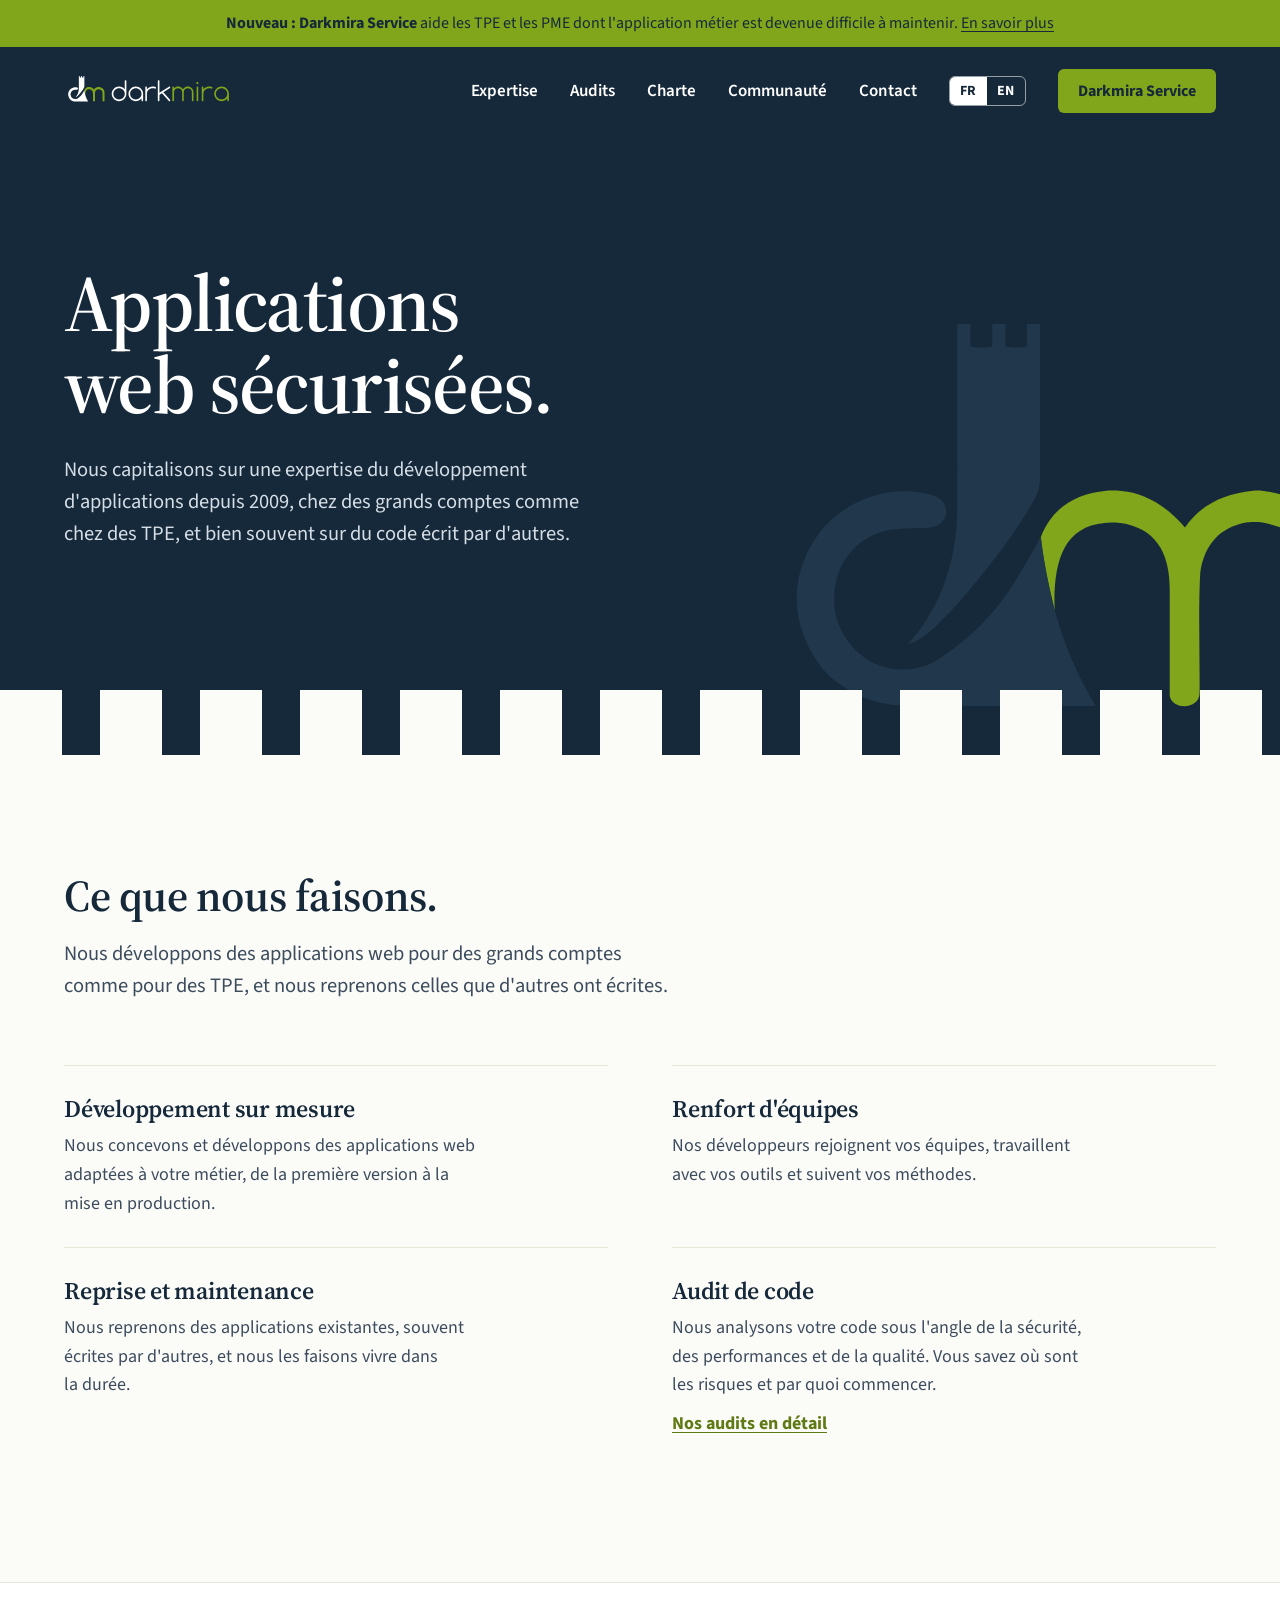
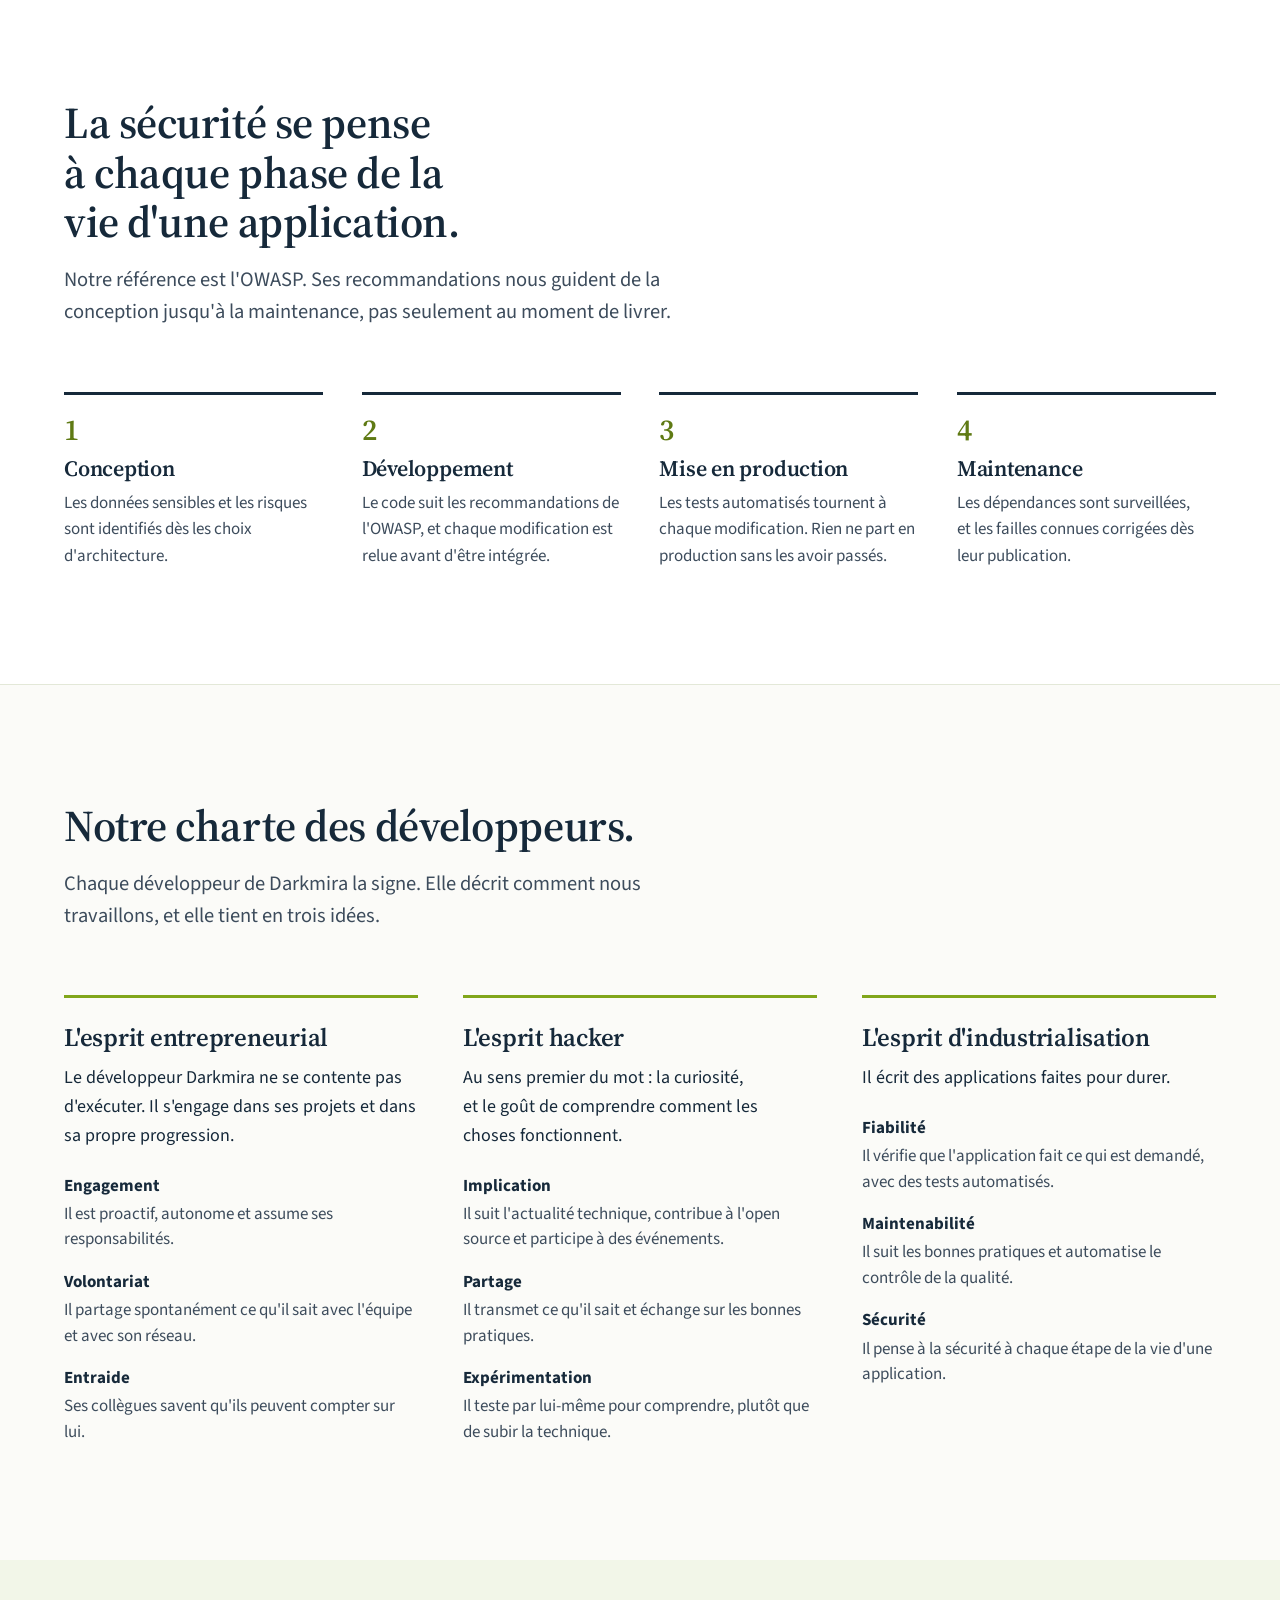
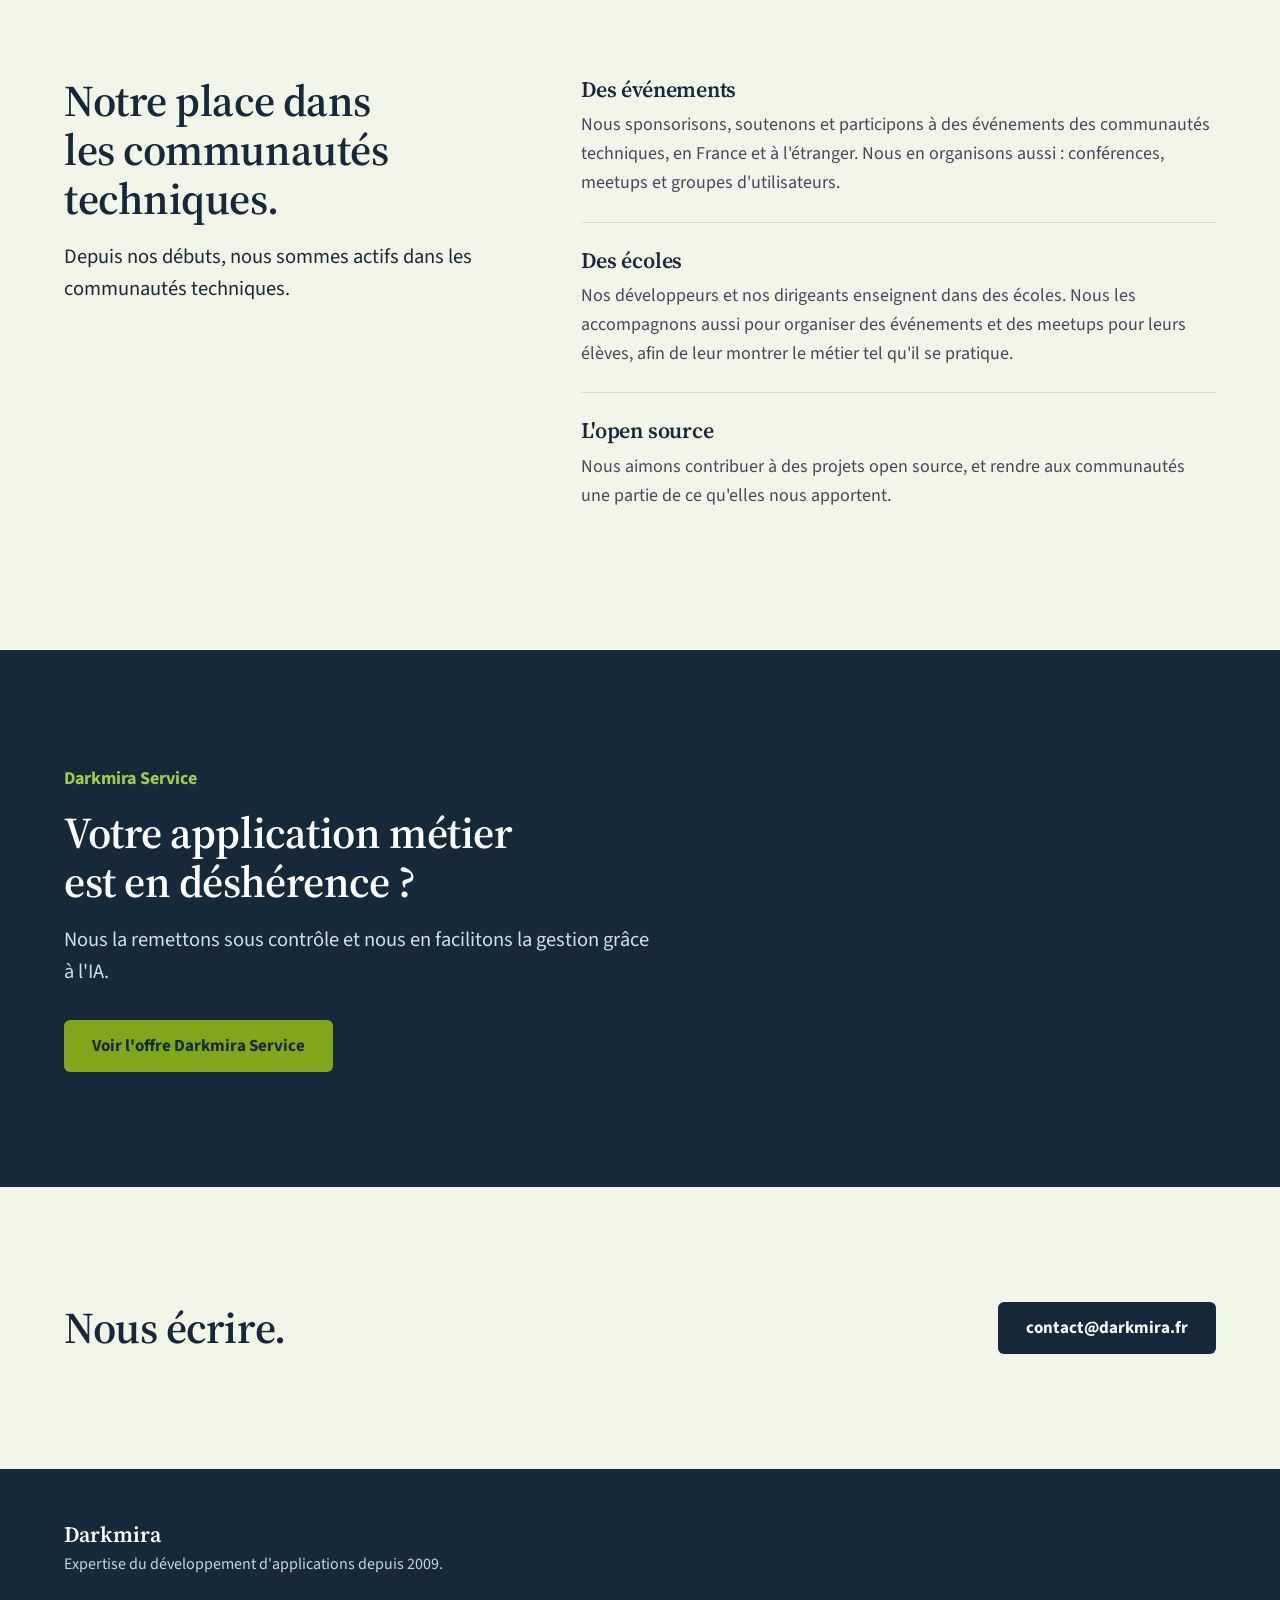
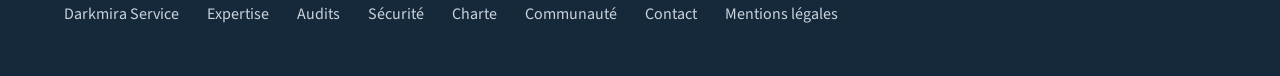
==== commit 9ec7c5a6: "Sélecteur de langue plus lisible (#7)" ====
--- a/index.html
+++ b/index.html
@@ -15,7 +15,7 @@
 <link rel="preconnect" href="https://fonts.googleapis.com">
 <link rel="preconnect" href="https://fonts.gstatic.com" crossorigin>
 <link rel="stylesheet" href="https://fonts.googleapis.com/css2?family=Source+Sans+3:wght@400;600;700&amp;family=Source+Serif+4:opsz,wght@8..60,500;8..60,600&amp;display=swap">
-<link rel="stylesheet" href="/assets/css/site.css">
+<link rel="stylesheet" href="/assets/css/site.css?v=20261005">
 </head>
 <body>
 <a class="evitement" href="#contenu">Aller au contenu</a>
@@ -31,7 +31,7 @@
       <a href="#charte">Charte</a>
       <a href="#communaute">Communauté</a>
       <a href="#contact">Contact</a>
-      <a class="langue" href="/en/" hreflang="en" lang="en" aria-label="English version">EN</a>
+      <span class="langues" role="group" aria-label="Langue"><span class="langues__actuelle" aria-current="true">FR</span><a href="/en/" hreflang="en" lang="en" aria-label="English version">EN</a></span>
       <a class="bouton bouton--vert" href="https://service.darkmira.fr/">Darkmira Service</a>
     </nav>
   </header>
--- a/assets/css/site.css
+++ b/assets/css/site.css
@@ -394,7 +394,7 @@
 @media (max-width: 600px) {
   .entete { flex-wrap: nowrap; }
   .entete nav { width: auto; }
-  .entete nav a:not(.bouton):not(.langue) { display: none; }
+  .entete nav > a:not(.bouton) { display: none; }
 }
 
 /* Mentions légales */
@@ -499,7 +499,7 @@
 .entete__logo { flex: none; }
 .entete nav a { white-space: nowrap; }
 @media (max-width: 900px) {
-  .entete nav a:not(.bouton):not(.langue) { display: none; }
+  .entete nav > a:not(.bouton) { display: none; }
 }
 
 .audits__renvoi {
@@ -510,21 +510,27 @@
 }
 .audits__renvoi a { font-weight: 700; }
 
-/* Sélecteur de langue */
-.entete nav a.langue {
-  padding: 4px 9px;
-  border: 1px solid rgba(255, 255, 255, .45);
-  border-radius: 4px;
+/* Sélecteur de langue : interrupteur FR | EN, la langue active est surlignée */
+.langues {
+  display: inline-flex;
+  border: 1px solid rgba(255, 255, 255, .55);
+  border-radius: 6px;
+  overflow: hidden;
   font-size: 14px;
   font-weight: 700;
   letter-spacing: .04em;
-  line-height: 1.2;
-}
-.entete nav a.langue:hover { border-color: var(--vert-clair); }
+  line-height: 1;
+}
+.langues > * { padding: 7px 10px; }
+.langues__actuelle { background: var(--blanc); color: var(--nuit); }
+.entete nav .langues a { color: var(--blanc); text-decoration: none; }
+.entete nav .langues a:hover { background: rgba(255, 255, 255, .14); color: var(--blanc); }
 @media (max-width: 600px) {
   .entete nav { gap: 12px; }
-}
-@media (max-width: 600px) {
   .entete__logo svg { width: 118px; }
   .entete .bouton { min-height: 40px; padding: 6px 12px; font-size: 14px; }
 }
+@media (max-width: 600px) {
+  /* Le bandeau vert mène déjà à Darkmira Service : sur mobile, l'en-tête garde le logo et la langue */
+  .entete nav > .bouton { display: none; }
+}
